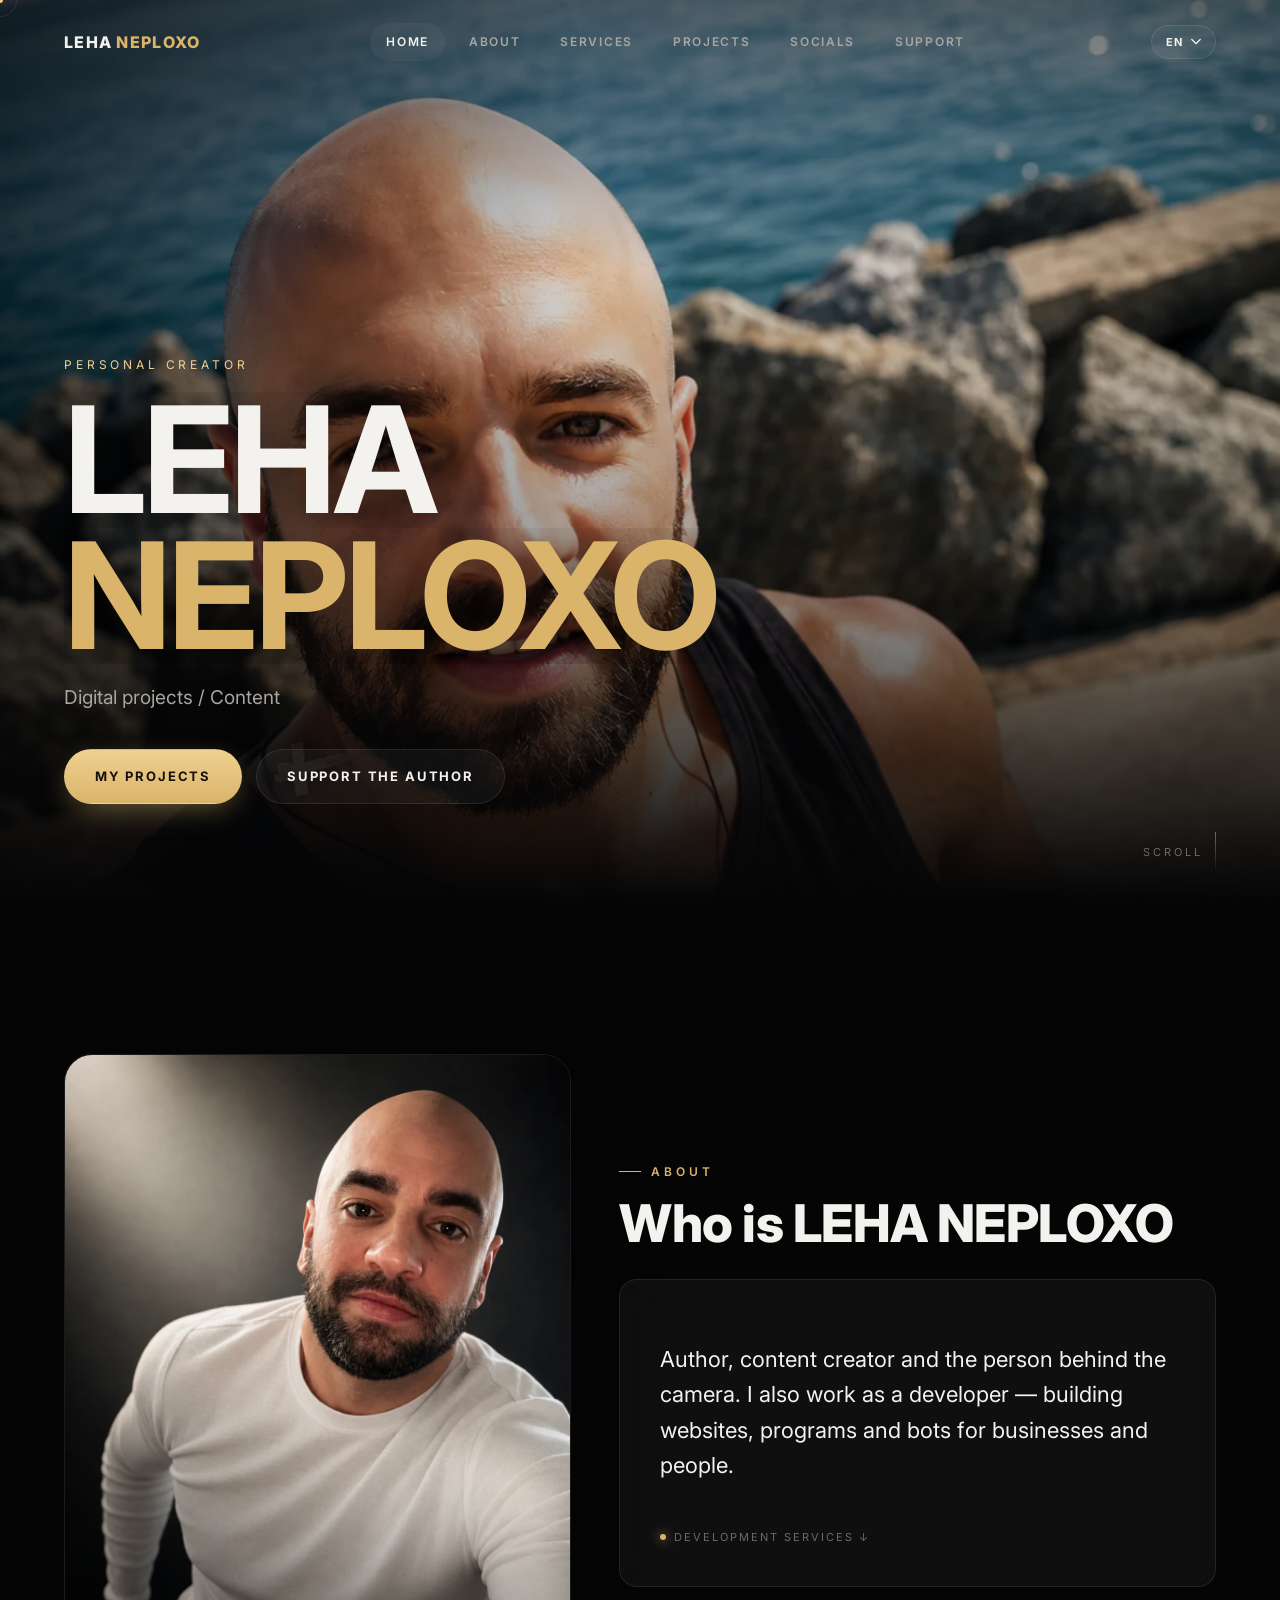
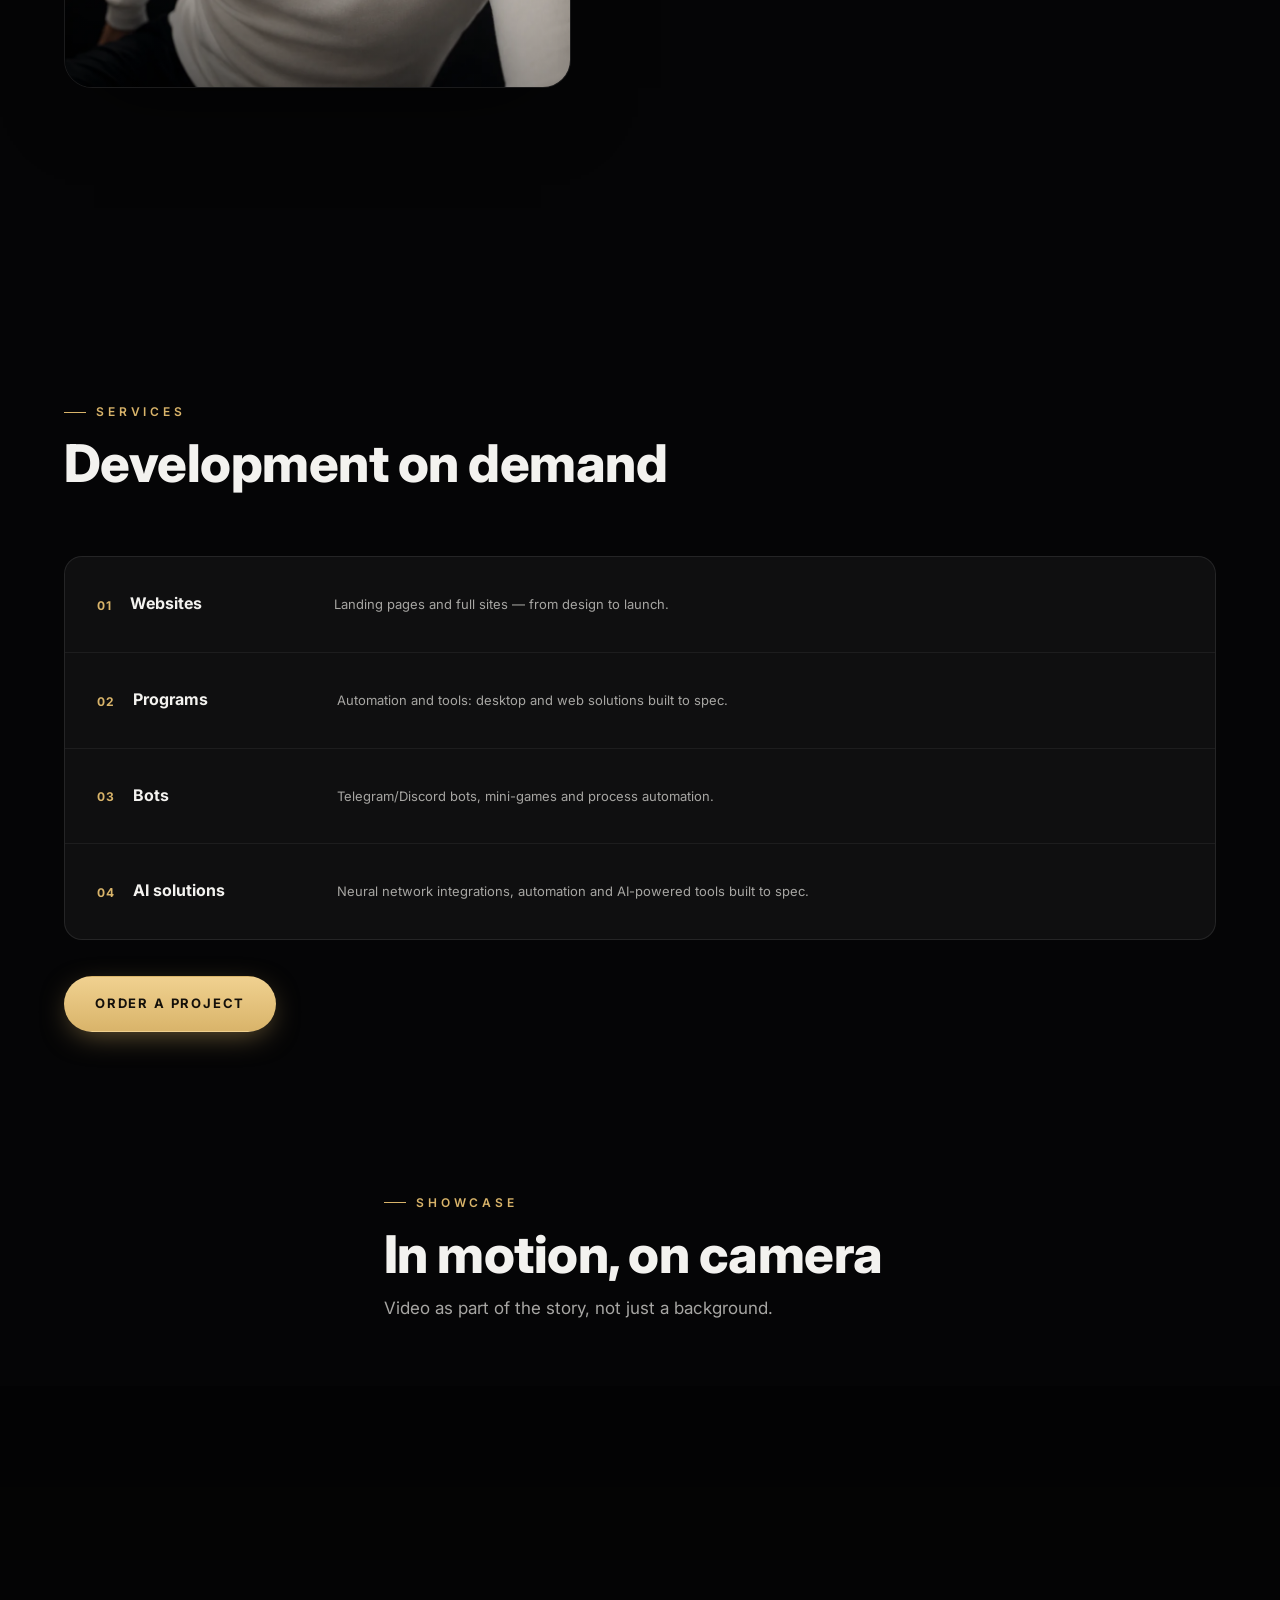
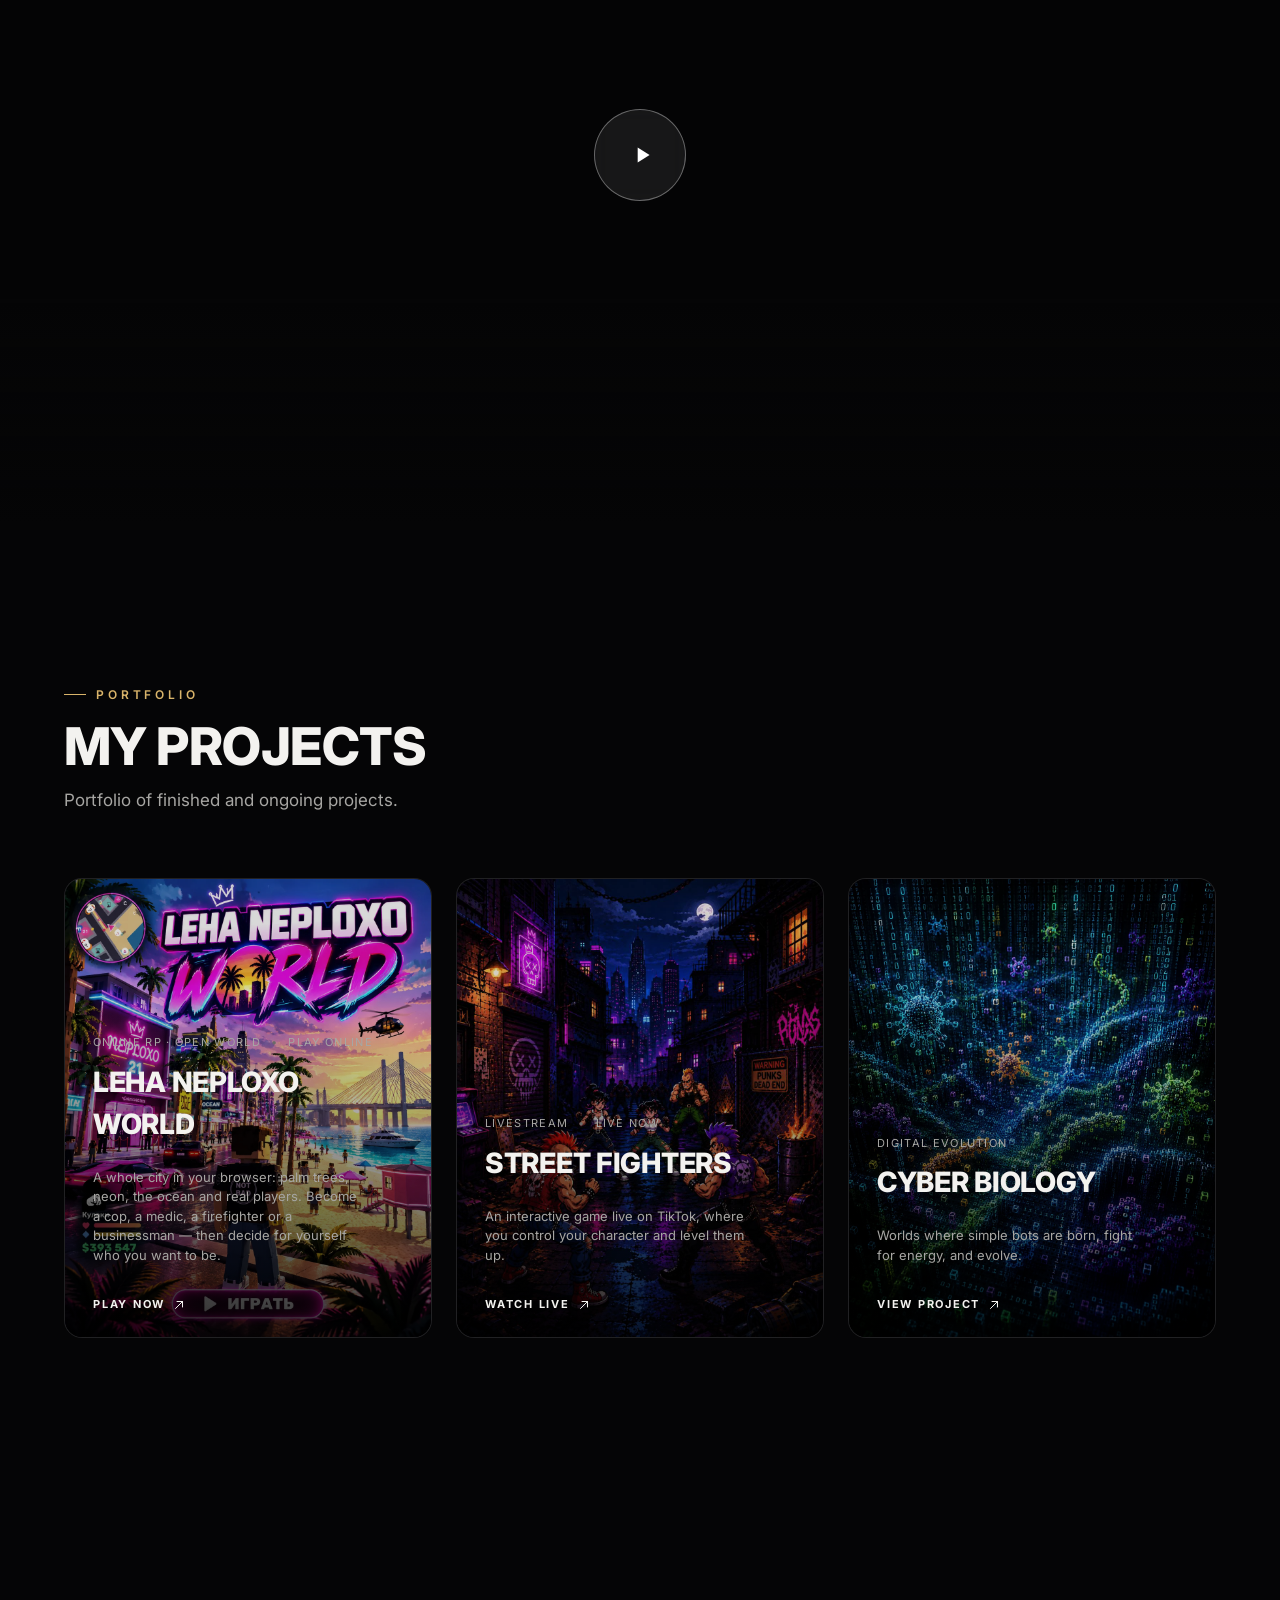
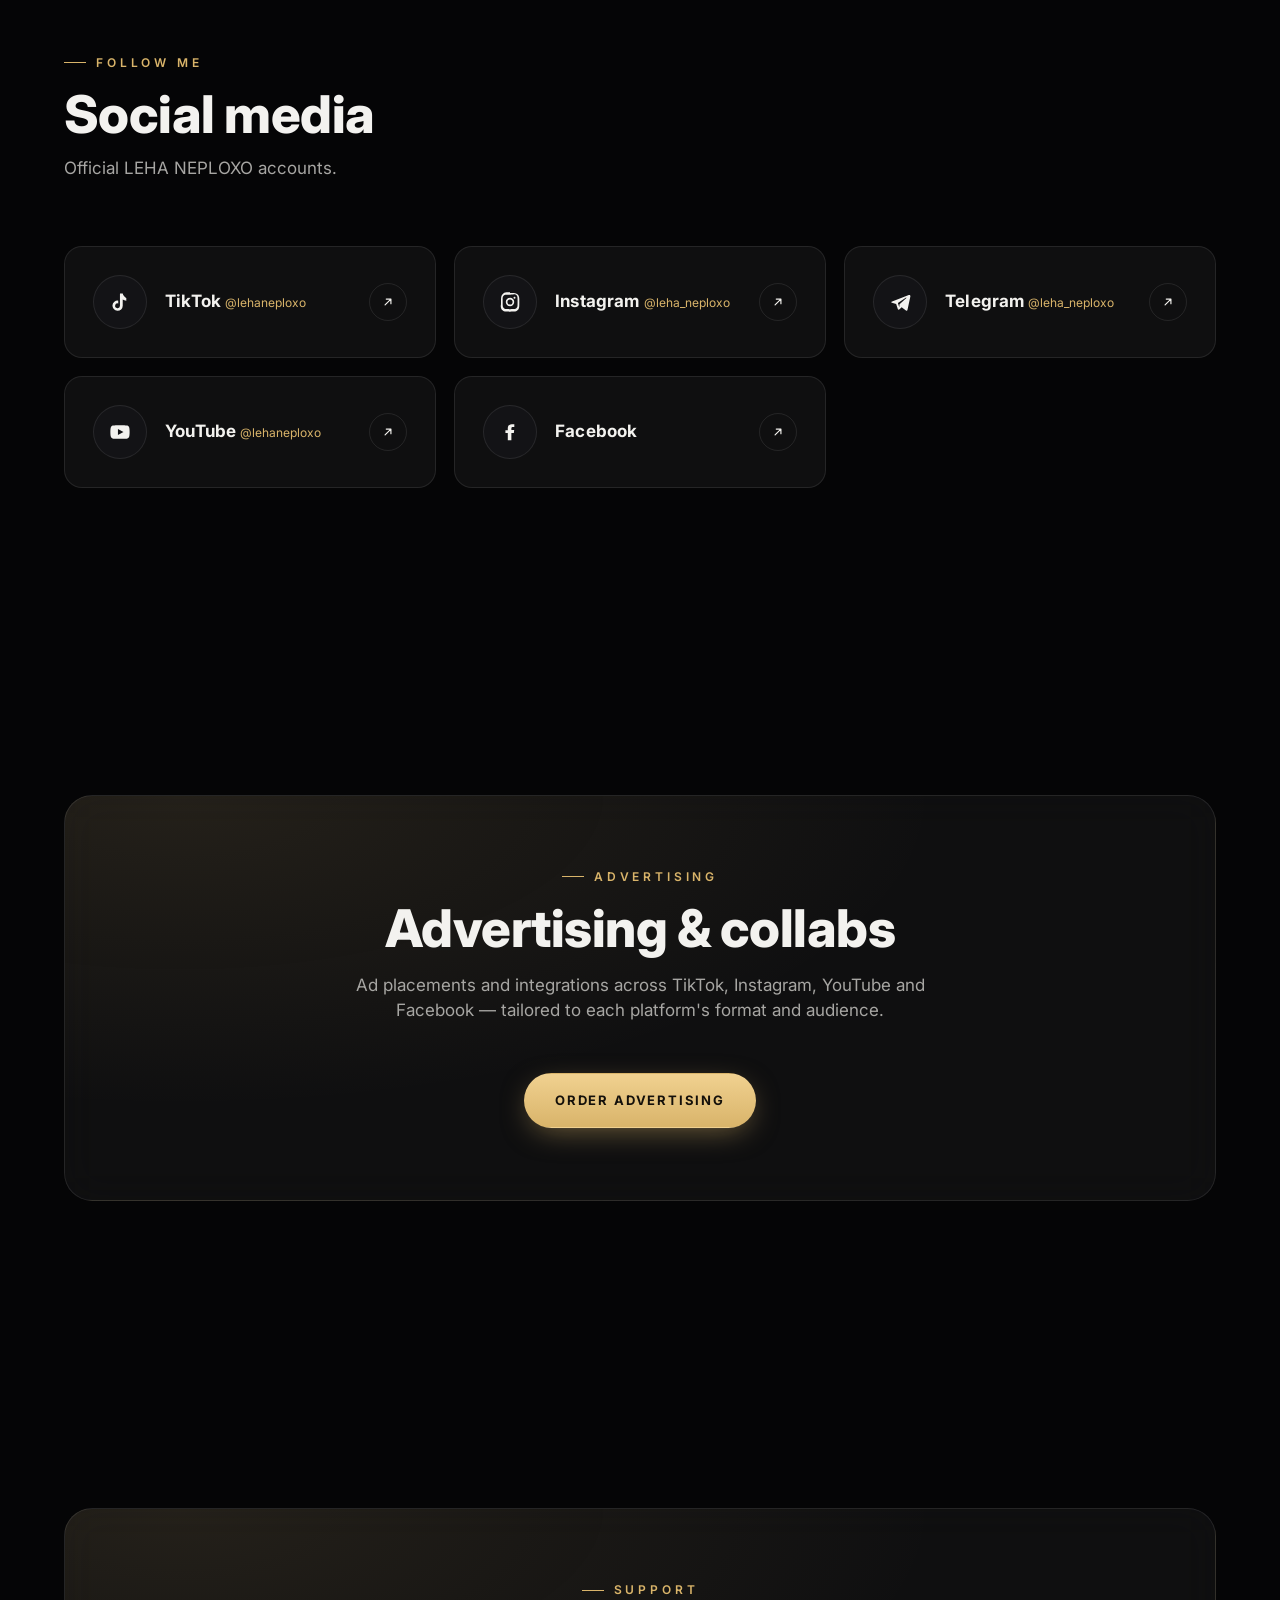
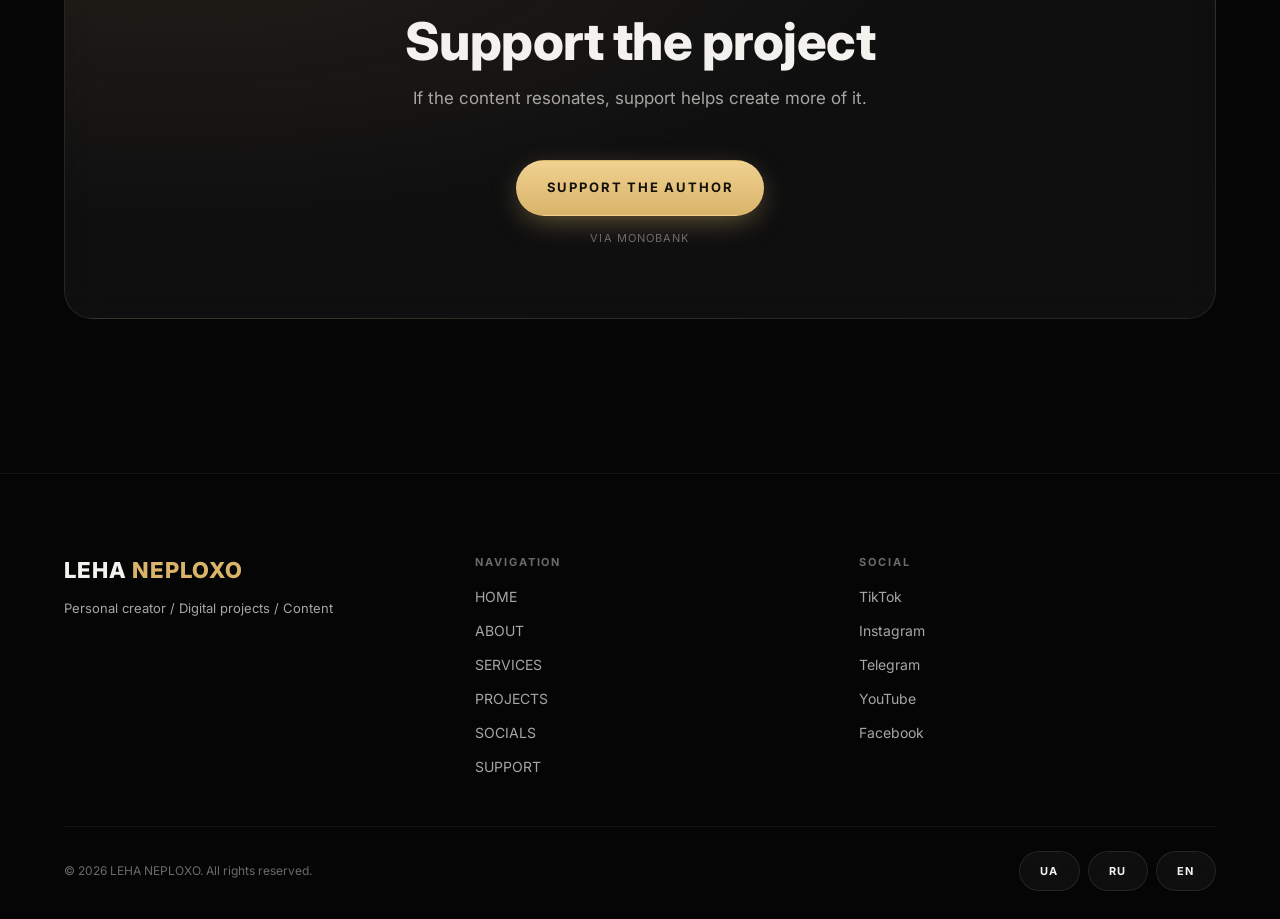
==== en/index.html @ 23478f7d "SEO: pre-rendered RU/UA/EN home pages with hreflang and Cyrillic name Home page is now generated per" ====
<!DOCTYPE html>
<html lang="en" data-page-lang="en">
<head>
<meta charset="UTF-8">
<meta name="viewport" content="width=device-width, initial-scale=1, viewport-fit=cover">
<title data-i18n="meta.title">LEHA NEPLOXO (Leha Neploxo) — content creator &amp; web developer</title>
<meta name="description" data-i18n-attr="content:meta.description" content="Official site of LEHA NEPLOXO (Leha Neploxo, Леха Неплохо): content creator and developer. Websites, programs, bots and AI solutions on demand, the online game LEHA NEPLOXO WORLD and socials.">
<meta name="theme-color" content="#050506">
<link rel="icon" href="data:image/svg+xml,%3Csvg xmlns='http://www.w3.org/2000/svg' viewBox='0 0 64 64'%3E%3Crect width='64' height='64' rx='14' fill='%23050506'/%3E%3Ctext x='32' y='42' font-family='Arial,sans-serif' font-weight='900' font-size='30' fill='%23d9b46a' text-anchor='middle'%3EL%3C/text%3E%3C/svg%3E">
<link rel="preconnect" href="https://fonts.googleapis.com">
<link rel="preconnect" href="https://fonts.gstatic.com" crossorigin>
<link rel="stylesheet" href="../css/style.css">
<!-- lang-links -->
<link rel="canonical" href="https://lehaneploxo.com/en/">
<meta property="og:url" content="https://lehaneploxo.com/en/">
<meta property="og:locale" content="en_US">
<link rel="alternate" hreflang="ru" href="https://lehaneploxo.com/">
<link rel="alternate" hreflang="uk" href="https://lehaneploxo.com/ua/">
<link rel="alternate" hreflang="en" href="https://lehaneploxo.com/en/">
<link rel="alternate" hreflang="x-default" href="https://lehaneploxo.com/">
<!-- /lang-links -->
<meta property="og:type" content="website">
<meta property="og:title" data-i18n-attr="content:meta.title" content="LEHA NEPLOXO (Leha Neploxo) — content creator &amp; web developer">
<meta property="og:description" data-i18n-attr="content:meta.description" content="Official site of LEHA NEPLOXO (Leha Neploxo, Леха Неплохо): content creator and developer. Websites, programs, bots and AI solutions on demand, the online game LEHA NEPLOXO WORLD and socials.">
<meta property="og:image" content="https://lehaneploxo.com/assets/img/hero-loop-poster.webp">
<meta name="twitter:card" content="summary_large_image">
<script type="application/ld+json">
{
  "@context": "https://schema.org",
  "@type": "Person",
  "name": "LEHA NEPLOXO",
  "alternateName": ["Леха Неплохо", "Лёха Неплохо", "Льоха Неплохо", "Leha Neploxo", "leha_neploxo", "Alexei"],
  "url": "https://lehaneploxo.com/",
  "image": "https://lehaneploxo.com/assets/img/hero-loop-poster.webp",
  "jobTitle": "Content Creator & Web Developer",
  "sameAs": [
    "https://www.tiktok.com/@lehaneploxo",
    "https://www.instagram.com/leha_neploxo",
    "https://t.me/leha_neploxo",
    "https://www.youtube.com/@lehaneploxo",
    "https://www.facebook.com/share/1DMmjqtWmZ/?mibextid=wwXIfr"
  ]
}
</script>
</head>
<body class="no-scroll">

<div class="bg-ambient" aria-hidden="true"></div>
<div class="grain" aria-hidden="true"></div>

<div class="intro" aria-hidden="true">
  <div class="intro__mark">LEHA NEPLOXO</div>
  <div class="intro__tag" data-i18n="meta.introTag">Cinematic personal brand</div>
</div>

<div class="page-fade" aria-hidden="true"></div>

<!-- NAV -->
<header class="nav">
  <div class="wrap nav__row">
    <a href="#home" class="nav__logo">LEHA<span> </span><span style="color:var(--accent)">NEPLOXO</span></a>

    <nav class="nav__links" aria-label="Primary">
      <a href="#home" data-i18n="nav.home">HOME</a>
      <a href="#about" data-i18n="nav.about">ABOUT</a>
      <a href="#services" data-i18n="nav.services">SERVICES</a>
      <a href="#projects" data-i18n="nav.projects">PROJECTS</a>
      <a href="#socials" data-i18n="nav.socials">SOCIALS</a>
      <a href="#support" data-i18n="nav.support">SUPPORT</a>
    </nav>

    <div class="nav__right">
      <div class="lang-switch">
        <button class="lang-switch__btn" type="button" aria-haspopup="true">
          <span data-lang-current>RU</span>
          <svg viewBox="0 0 12 8" fill="none"><path d="M1 1l5 5 5-5" stroke="currentColor" stroke-width="1.6" stroke-linecap="round"/></svg>
        </button>
        <div class="lang-switch__menu" role="menu">
          <button type="button" data-lang="ua" role="menuitem">UA — Українська</button>
          <button type="button" data-lang="ru" role="menuitem">RU — Русский</button>
          <button type="button" data-lang="en" role="menuitem">EN — English</button>
        </div>
      </div>
      <button class="burger" type="button" aria-label="Menu" aria-expanded="false">
        <span></span><span></span><span></span>
      </button>
    </div>
  </div>
</header>

<!-- MOBILE MENU -->
<div class="mmenu" aria-hidden="true">
  <nav class="mmenu__links" aria-label="Mobile">
    <a href="#home" data-i18n="nav.home">HOME</a>
    <a href="#about" data-i18n="nav.about">ABOUT</a>
    <a href="#services" data-i18n="nav.services">SERVICES</a>
    <a href="#projects" data-i18n="nav.projects">PROJECTS</a>
    <a href="#socials" data-i18n="nav.socials">SOCIALS</a>
    <a href="#support" data-i18n="nav.support">SUPPORT</a>
  </nav>
  <div class="mmenu__foot">
    <button type="button" class="btn btn--ghost btn--sm" data-lang="ua">UA</button>
    <button type="button" class="btn btn--ghost btn--sm" data-lang="ru">RU</button>
    <button type="button" class="btn btn--ghost btn--sm" data-lang="en">EN</button>
  </div>
</div>

<main>

  <!-- HERO -->
  <section class="hero" id="home">
    <div class="hero__media">
      <img src="../assets/img/hero-loop-poster.webp" alt="Portrait of LEHA NEPLOXO (Leha Neploxo)" data-i18n-attr="alt:hero.alt">
      <video data-bgvideo muted loop playsinline autoplay preload="auto" poster="../assets/img/hero-loop-poster.webp">
        <source src="../assets/video/hero-loop.mp4" type="video/mp4">
      </video>
      <div class="hero__scrim"></div>
    </div>
    <div class="hero__content wrap">
      <div class="hero__kicker" data-i18n="hero.kicker">Personal creator</div>
      <h1 class="hero__title">
        <span><b>LEHA</b></span><span><b>NEPLOXO</b></span>
      </h1>
      <p class="hero__subtitle" data-i18n="hero.subtitle">Digital projects / Content</p>
      <div class="hero__cta">
        <a href="#projects" class="btn btn--primary" data-i18n="hero.cta.primary">MY PROJECTS</a>
        <a href="https://send.monobank.ua/jar/66xh9K3jV2" target="_blank" rel="noopener" class="btn btn--ghost" data-i18n="hero.cta.secondary">Support the author</a>
      </div>
    </div>
    <div class="hero__scroll"><span data-i18n="hero.scroll">Scroll</span><i></i></div>
  </section>

  <!-- ABOUT -->
  <section class="section" id="about">
    <div class="wrap about__grid">
      <div class="about__frame" data-reveal="scale">
        <div class="about__glow" aria-hidden="true"></div>
        <img src="../assets/img/portrait-about.webp" alt="Photo of LEHA NEPLOXO (Leha Neploxo)" data-i18n-attr="alt:about.alt" loading="lazy">
      </div>
      <div data-reveal style="transition-delay:120ms">
        <div class="eyebrow" data-i18n="about.label">ABOUT</div>
        <h2 class="section-title" data-i18n="about.title">Who is LEHA NEPLOXO</h2>
        <div class="about__panel" style="margin-top:28px">
          <p class="about__intro" data-i18n="about.intro">Author, content creator and the person behind the camera. I also work as a developer — building websites, programs and bots for businesses and people.</p>
          <a class="about__note" href="#services" data-i18n="about.note">Development services ↓</a>
        </div>
      </div>
    </div>
  </section>

  <!-- SERVICES -->
  <section class="section" id="services">
    <div class="wrap">
      <div class="section-head" data-reveal>
        <div class="eyebrow" data-i18n="services.label">SERVICES</div>
        <h2 class="section-title" data-i18n="services.title">Development on demand</h2>
      </div>
      <div class="services__list" data-reveal>

        <div class="svc-row">
          <span class="svc-row__num">01</span>
          <div class="svc-row__body">
            <div class="svc-row__title" data-i18n="services.card1.title">Websites</div>
            <p class="svc-row__desc" data-i18n="services.card1.desc">Landing pages and full sites — from design to launch.</p>
          </div>
        </div>

        <div class="svc-row">
          <span class="svc-row__num">02</span>
          <div class="svc-row__body">
            <div class="svc-row__title" data-i18n="services.card2.title">Programs</div>
            <p class="svc-row__desc" data-i18n="services.card2.desc">Automation and tools: desktop and web solutions built to spec.</p>
          </div>
        </div>

        <div class="svc-row">
          <span class="svc-row__num">03</span>
          <div class="svc-row__body">
            <div class="svc-row__title" data-i18n="services.card3.title">Bots</div>
            <p class="svc-row__desc" data-i18n="services.card3.desc">Telegram/Discord bots, mini-games and process automation.</p>
          </div>
        </div>

        <div class="svc-row">
          <span class="svc-row__num">04</span>
          <div class="svc-row__body">
            <div class="svc-row__title" data-i18n="services.card4.title">AI solutions</div>
            <p class="svc-row__desc" data-i18n="services.card4.desc">Neural network integrations, automation and AI-powered tools built to spec.</p>
          </div>
        </div>

      </div>
      <div class="services__cta" data-reveal style="transition-delay:100ms">
        <a class="btn btn--primary" href="https://t.me/Alexseievitsh" target="_blank" rel="noopener" data-i18n="services.cta">Order a project</a>
      </div>
    </div>
  </section>

  <!-- SHOWCASE -->
  <section class="section showcase">
    <div class="wrap section-head" data-reveal>
      <div class="eyebrow" data-i18n="showcase.label">SHOWCASE</div>
      <h2 class="section-title" data-i18n="showcase.title">In motion, on camera</h2>
      <p class="section-sub" data-i18n="showcase.sub">Video as part of the story, not just a background.</p>
    </div>
    <div class="showcase__stage" data-reveal="scale">
      <video data-bgvideo muted loop playsinline autoplay preload="auto" poster="../assets/img/showcase-poster.webp">
        <source src="../assets/video/showcase.mp4" type="video/mp4">
      </video>
      <div class="showcase__scrim"></div>
      <button class="showcase__play" type="button" data-open-video="../assets/video/showcase.mp4" aria-label="Play fullscreen">
        <svg viewBox="0 0 24 24"><path d="M8 5v14l11-7z"/></svg>
      </button>
    </div>
  </section>

  <!-- PROJECTS -->
  <section class="section" id="projects">
    <div class="wrap">
      <div class="section-head" data-reveal>
        <div class="eyebrow" data-i18n="projects.label">PORTFOLIO</div>
        <h2 class="section-title" data-i18n="projects.title">MY PROJECTS</h2>
        <p class="section-sub" data-i18n="projects.sub">Portfolio of finished and ongoing projects.</p>
      </div>
      <div class="projects__grid" data-projects-grid></div>
    </div>
  </section>

  <!-- SOCIALS -->
  <section class="section" id="socials">
    <div class="wrap">
      <div class="section-head" data-reveal>
        <div class="eyebrow" data-i18n="socials.label">FOLLOW ME</div>
        <h2 class="section-title" data-i18n="socials.title">Social media</h2>
        <p class="section-sub" data-i18n="socials.sub">Official LEHA NEPLOXO accounts.</p>
      </div>
      <div class="socials__grid">

        <a class="scard" href="https://www.tiktok.com/@lehaneploxo" target="_blank" rel="noopener" data-reveal data-cursor-hover>
          <span class="scard__icon">
            <svg viewBox="0 0 24 24"><path d="M16.6 5.82c-.9-.78-1.5-1.9-1.63-3.13h-3.02v13.4a2.63 2.63 0 1 1-1.86-2.52V10.5a5.6 5.6 0 1 0 4.88 5.55V9.4a6.7 6.7 0 0 0 3.9 1.24V7.6a3.9 3.9 0 0 1-2.27-1.78Z"/></svg>
          </span>
          <span class="scard__body">
            <span class="scard__name">TikTok</span>
            <span class="scard__handle">@lehaneploxo</span>
          </span>
          <span class="scard__arrow"><svg viewBox="0 0 24 24" fill="none"><path d="M7 17L17 7M17 7H9M17 7V15" stroke="currentColor" stroke-width="2" stroke-linecap="round" stroke-linejoin="round"/></svg></span>
        </a>

        <a class="scard" href="https://www.instagram.com/leha_neploxo" target="_blank" rel="noopener" data-reveal style="transition-delay:100ms" data-cursor-hover>
          <span class="scard__icon">
            <svg viewBox="0 0 24 24"><path d="M12 2.2c2.7 0 3 0 4.12.06 1.1.05 1.85.23 2.5.48.68.26 1.25.62 1.82 1.19.57.57.93 1.14 1.19 1.82.25.65.43 1.4.48 2.5.06 1.12.06 1.42.06 4.12s0 3-.06 4.12c-.05 1.1-.23 1.85-.48 2.5a5.06 5.06 0 0 1-1.19 1.82 5.06 5.06 0 0 1-1.82 1.19c-.65.25-1.4.43-2.5.48-1.12.06-1.42.06-4.12.06s-3 0-4.12-.06c-1.1-.05-1.85-.23-2.5-.48a5.06 5.06 0 0 1-1.82-1.19 5.06 5.06 0 0 1-1.19-1.82c-.25-.65-.43-1.4-.48-2.5C2.2 15 2.2 14.7 2.2 12s0-3 .06-4.12c.05-1.1.23-1.85.48-2.5.26-.68.62-1.25 1.19-1.82A5.06 5.06 0 0 1 5.75 1.87c.65-.25 1.4-.43 2.5-.48C9.37 1.33 9.7 1.33 12 1.33Zm0 1.8c-2.67 0-2.98 0-4.03.06-.96.04-1.48.2-1.83.34-.46.18-.79.39-1.13.74-.35.34-.56.67-.74 1.13-.14.35-.3.87-.34 1.83C4 8.35 4 8.66 4 11.33v.34c0 2.67 0 2.98.06 4.03.04.96.2 1.48.34 1.83.18.46.39.79.74 1.13.34.35.67.56 1.13.74.35.14.87.3 1.83.34 1.05.05 1.36.06 4.03.06s2.98 0 4.03-.06c.96-.04 1.48-.2 1.83-.34.46-.18.79-.39 1.13-.74.35-.34.56-.67.74-1.13.14-.35.3-.87.34-1.83.05-1.05.06-1.36.06-4.03s0-2.98-.06-4.03c-.04-.96-.2-1.48-.34-1.83a2.9 2.9 0 0 0-.74-1.13 2.9 2.9 0 0 0-1.13-.74c-.35-.14-.87-.3-1.83-.34C14.98 4 14.67 4 12 4Zm0 3.4a4.6 4.6 0 1 1 0 9.2 4.6 4.6 0 0 1 0-9.2Zm0 1.8a2.8 2.8 0 1 0 0 5.6 2.8 2.8 0 0 0 0-5.6Zm4.8-2.9a1.08 1.08 0 1 1 0 2.15 1.08 1.08 0 0 1 0-2.15Z"/></svg>
          </span>
          <span class="scard__body">
            <span class="scard__name">Instagram</span>
            <span class="scard__handle">@leha_neploxo</span>
          </span>
          <span class="scard__arrow"><svg viewBox="0 0 24 24" fill="none"><path d="M7 17L17 7M17 7H9M17 7V15" stroke="currentColor" stroke-width="2" stroke-linecap="round" stroke-linejoin="round"/></svg></span>
        </a>

        <a class="scard" href="https://t.me/leha_neploxo" target="_blank" rel="noopener" data-reveal style="transition-delay:200ms" data-cursor-hover>
          <span class="scard__icon">
            <svg viewBox="0 0 24 24"><path d="M21.6 4.3 3.4 11.4c-1.2.5-1.2 1.2-.2 1.5l4.6 1.4 1.8 5.4c.2.6.4.8.9.8s.7-.2 1-.5l2.3-2.2 4.7 3.5c.9.5 1.5.2 1.7-.8l3.1-14.5c.3-1.3-.4-1.9-1.7-1.7Zm-2.6 3.4-7.5 6.8-.3 3.1-1.5-4.4 9-6 .3.5Z"/></svg>
          </span>
          <span class="scard__body">
            <span class="scard__name">Telegram</span>
            <span class="scard__handle">@leha_neploxo</span>
          </span>
          <span class="scard__arrow"><svg viewBox="0 0 24 24" fill="none"><path d="M7 17L17 7M17 7H9M17 7V15" stroke="currentColor" stroke-width="2" stroke-linecap="round" stroke-linejoin="round"/></svg></span>
        </a>

        <a class="scard" href="https://www.youtube.com/@lehaneploxo" target="_blank" rel="noopener" data-reveal style="transition-delay:300ms" data-cursor-hover>
          <span class="scard__icon">
            <svg viewBox="0 0 24 24"><path d="M22.5 12s0-3.35-.43-4.96a2.86 2.86 0 0 0-2-2.02C18.44 4.6 12 4.6 12 4.6s-6.44 0-8.07.42a2.86 2.86 0 0 0-2 2.02C1.5 8.65 1.5 12 1.5 12s0 3.35.43 4.96a2.86 2.86 0 0 0 2 2.02c1.63.42 8.07.42 8.07.42s6.44 0 8.07-.42a2.86 2.86 0 0 0 2-2.02c.43-1.61.43-4.96.43-4.96ZM9.75 15.4V8.6L15.8 12l-6.05 3.4Z"/></svg>
          </span>
          <span class="scard__body">
            <span class="scard__name">YouTube</span>
            <span class="scard__handle">@lehaneploxo</span>
          </span>
          <span class="scard__arrow"><svg viewBox="0 0 24 24" fill="none"><path d="M7 17L17 7M17 7H9M17 7V15" stroke="currentColor" stroke-width="2" stroke-linecap="round" stroke-linejoin="round"/></svg></span>
        </a>

        <a class="scard" href="https://www.facebook.com/share/1DMmjqtWmZ/?mibextid=wwXIfr" target="_blank" rel="noopener" data-reveal style="transition-delay:400ms" data-cursor-hover>
          <span class="scard__icon">
            <svg viewBox="0 0 24 24"><path d="M13.5 21v-8.02h2.69l.4-3.12h-3.09V7.94c0-.9.25-1.52 1.55-1.52h1.65V3.63A22 22 0 0 0 13.9 3.5c-2.55 0-4.3 1.56-4.3 4.42v2.14H7v3.12h2.6V21h3.9Z"/></svg>
          </span>
          <span class="scard__body">
            <span class="scard__name">Facebook</span>
          </span>
          <span class="scard__arrow"><svg viewBox="0 0 24 24" fill="none"><path d="M7 17L17 7M17 7H9M17 7V15" stroke="currentColor" stroke-width="2" stroke-linecap="round" stroke-linejoin="round"/></svg></span>
        </a>

      </div>
    </div>
  </section>

  <!-- ADVERTISING -->
  <section class="section" id="advertising">
    <div class="wrap">
      <div class="support__panel" data-reveal="scale">
        <div class="eyebrow" data-i18n="ads.label">ADVERTISING</div>
        <h2 class="section-title" data-i18n="ads.title">Advertising &amp; collabs</h2>
        <p class="support__text" data-i18n="ads.text">Ad placements and integrations across TikTok, Instagram, YouTube and Facebook — tailored to each platform's format and audience.</p>
        <a class="btn btn--primary" style="margin-top:32px" href="https://t.me/Alexseievitsh" target="_blank" rel="noopener" data-i18n="ads.cta">Order advertising</a>
      </div>
    </div>
  </section>

  <!-- SUPPORT -->
  <section class="section" id="support">
    <div class="wrap">
      <div class="support__panel" data-reveal="scale">
        <div class="eyebrow" data-i18n="support.label">SUPPORT</div>
        <h2 class="section-title" data-i18n="support.title">Support the project</h2>
        <p class="support__text" data-i18n="support.text">If the content resonates, support helps create more of it.</p>
        <a class="btn btn--primary" style="margin-top:32px" href="https://send.monobank.ua/jar/66xh9K3jV2" target="_blank" rel="noopener" data-i18n="support.cta">Support the author</a>
        <div class="support__via" data-i18n="support.via">via Monobank</div>
      </div>
    </div>
  </section>

</main>

<!-- FOOTER -->
<footer class="footer">
  <div class="wrap">
    <div class="footer__top">
      <div class="footer__brand">
        <div class="footer__logo">LEHA<span> NEPLOXO</span></div>
        <p class="footer__tag" data-i18n="footer.tagline">Personal creator / Digital projects / Content</p>
      </div>
      <div class="footer__cols">
        <div class="footer__col">
          <h4 data-i18n="footer.nav">Navigation</h4>
          <ul>
            <li><a href="#home" data-i18n="nav.home">HOME</a></li>
            <li><a href="#about" data-i18n="nav.about">ABOUT</a></li>
            <li><a href="#services" data-i18n="nav.services">SERVICES</a></li>
            <li><a href="#projects" data-i18n="nav.projects">PROJECTS</a></li>
            <li><a href="#socials" data-i18n="nav.socials">SOCIALS</a></li>
            <li><a href="#support" data-i18n="nav.support">SUPPORT</a></li>
          </ul>
        </div>
        <div class="footer__col">
          <h4 data-i18n="footer.social">Social</h4>
          <ul>
            <li><a href="https://www.tiktok.com/@lehaneploxo" target="_blank" rel="noopener">TikTok</a></li>
            <li><a href="https://www.instagram.com/leha_neploxo" target="_blank" rel="noopener">Instagram</a></li>
            <li><a href="https://t.me/leha_neploxo" target="_blank" rel="noopener">Telegram</a></li>
            <li><a href="https://www.youtube.com/@lehaneploxo" target="_blank" rel="noopener">YouTube</a></li>
            <li><a href="https://www.facebook.com/share/1DMmjqtWmZ/?mibextid=wwXIfr" target="_blank" rel="noopener">Facebook</a></li>
          </ul>
        </div>
      </div>
    </div>
    <div class="footer__bottom">
      <span>&copy; <span data-year>2026</span> LEHA NEPLOXO. <span data-i18n="footer.rights">All rights reserved.</span></span>
      <div style="display:flex;gap:8px">
        <button type="button" class="btn btn--ghost btn--sm" data-lang="ua">UA</button>
        <button type="button" class="btn btn--ghost btn--sm" data-lang="ru">RU</button>
        <button type="button" class="btn btn--ghost btn--sm" data-lang="en">EN</button>
      </div>
    </div>
  </div>
</footer>

<!-- LIGHTBOX -->
<div class="lightbox" aria-hidden="true">
  <button class="lightbox__close" type="button" aria-label="Close">
    <svg viewBox="0 0 24 24" fill="none"><path d="M5 5l14 14M19 5L5 19" stroke="currentColor" stroke-width="2" stroke-linecap="round"/></svg>
  </button>
  <video controls playsinline></video>
</div>

<div class="toast" role="status" aria-live="polite"></div>

<script>window.SITE_BASE = "../";</script>
<script src="../js/data.js"></script>
<script src="../js/main.js"></script>
<script src="../js/projects.js"></script>
</body>
</html>
---- css/style.css ----
/* ==========================================================================
   LEHA NEPLOXO — Dark glossy cinematic premium
   ========================================================================== */

@import url('https://fonts.googleapis.com/css2?family=Inter:wght@300;400;500;600;700;800;900&display=swap');

:root {
  --bg: #050506;
  --bg-elev: #0b0b0d;
  --bg-elev-2: #131316;
  --panel: rgba(255, 255, 255, 0.045);
  --panel-strong: rgba(255, 255, 255, 0.08);
  --border: rgba(255, 255, 255, 0.09);
  --border-soft: rgba(255, 255, 255, 0.06);
  --text: #f3f2ef;
  --text-dim: #a7a6a3;
  --text-faint: #6b6a68;
  --accent: #d9b46a;
  --accent-bright: #f0d190;
  --accent-dim: rgba(217, 180, 106, 0.35);
  --glow: rgba(217, 180, 106, 0.18);
  --radius-l: 28px;
  --radius-m: 18px;
  --radius-s: 10px;
  --ease: cubic-bezier(.16, 1, .3, 1);
  --ease-soft: cubic-bezier(.4, 0, .2, 1);
  --dur-s: .35s;
  --dur-m: .7s;
  --dur-l: 1.1s;
  --container: 1320px;
  --edge: clamp(20px, 5vw, 64px);
  --nav-h: 76px;
}

* { box-sizing: border-box; }
html { -webkit-tap-highlight-color: transparent; }

html, body {
  background: var(--bg);
  color: var(--text);
  scroll-behavior: smooth;
}

body {
  margin: 0;
  font-family: 'Inter', -apple-system, BlinkMacSystemFont, 'Segoe UI', sans-serif;
  font-weight: 400;
  line-height: 1.5;
  overflow-x: hidden;
  -webkit-font-smoothing: antialiased;
  text-rendering: optimizeLegibility;
}

body.no-scroll { overflow: hidden; height: 100%; }

img, video { max-width: 100%; display: block; }

a { color: inherit; text-decoration: none; }

ul { list-style: none; margin: 0; padding: 0; }

button { font-family: inherit; cursor: pointer; }

::selection { background: var(--accent-dim); color: #fff; }

/* Background ambience -------------------------------------------------- */

.bg-ambient {
  position: fixed;
  inset: 0;
  z-index: 0;
  pointer-events: none;
  background:
    radial-gradient(60vw 40vw at 85% -5%, rgba(217, 180, 106, 0.10), transparent 60%),
    radial-gradient(50vw 40vw at -10% 30%, rgba(120, 130, 255, 0.05), transparent 60%),
    radial-gradient(40vw 30vw at 50% 100%, rgba(217, 180, 106, 0.06), transparent 60%);
}

.grain {
  position: fixed;
  inset: 0;
  z-index: 1;
  pointer-events: none;
  opacity: 0.035;
  mix-blend-mode: overlay;
  background-image: url("data:image/svg+xml,%3Csvg xmlns='http://www.w3.org/2000/svg' width='120' height='120'%3E%3Cfilter id='n'%3E%3CfeTurbulence type='fractalNoise' baseFrequency='0.9' numOctaves='2' stitchTiles='stitch'/%3E%3C/filter%3E%3Crect width='100%25' height='100%25' filter='url(%23n)'/%3E%3C/svg%3E");
}

/* Custom cursor (desktop only) ------------------------------------------ */

.cursor-dot, .cursor-ring {
  position: fixed;
  top: 0; left: 0;
  pointer-events: none;
  z-index: 9999;
  border-radius: 50%;
  transform: translate(-50%, -50%);
  will-change: transform;
}
.cursor-dot { width: 6px; height: 6px; background: var(--accent-bright); }
.cursor-ring {
  width: 34px; height: 34px;
  border: 1px solid var(--border);
  transition: width var(--dur-s) var(--ease), height var(--dur-s) var(--ease),
              border-color var(--dur-s) var(--ease), background var(--dur-s) var(--ease);
}
.cursor-ring.is-hover {
  width: 56px; height: 56px;
  border-color: var(--accent-dim);
  background: rgba(217, 180, 106, 0.06);
}
@media (hover: none), (pointer: coarse) {
  .cursor-dot, .cursor-ring { display: none; }
}

/* Intro loader ------------------------------------------------------------ */

.intro {
  position: fixed;
  inset: 0;
  z-index: 10000;
  background: var(--bg);
  display: flex;
  align-items: center;
  justify-content: center;
  transition: opacity var(--dur-l) var(--ease), visibility var(--dur-l) var(--ease);
}
.intro__mark {
  font-weight: 800;
  letter-spacing: 0.12em;
  font-size: clamp(28px, 6vw, 56px);
  opacity: 0;
  transform: translateY(14px);
  animation: introIn 1.1s var(--ease) .15s forwards, introOut .6s var(--ease) 1.7s forwards;
}
.intro__tag {
  position: absolute;
  bottom: 12%;
  font-size: 11px;
  letter-spacing: 0.3em;
  text-transform: uppercase;
  color: var(--text-faint);
  opacity: 0;
  animation: introIn .8s var(--ease) .5s forwards, introOut .5s var(--ease) 1.6s forwards;
}
@keyframes introIn { to { opacity: 1; transform: translateY(0); } }
@keyframes introOut { to { opacity: 0; transform: translateY(-10px); } }
.intro.is-done { opacity: 0; visibility: hidden; }
@media (prefers-reduced-motion: reduce) {
  .intro { transition: opacity .3s linear; }
  .intro__mark, .intro__tag { animation: none; opacity: 1; transform: none; }
}

/* Page transition overlay -------------------------------------------------- */

.page-fade {
  position: fixed;
  inset: 0;
  z-index: 9998;
  background: var(--bg);
  opacity: 0;
  pointer-events: none;
  transition: opacity .45s var(--ease-soft);
}
.page-fade.is-active { opacity: 1; pointer-events: all; }

/* Layout helpers ------------------------------------------------------- */

.wrap { max-width: var(--container); margin-inline: auto; padding-inline: var(--edge); }
main { position: relative; z-index: 2; }
.section { padding-block: clamp(72px, 12vw, 160px); position: relative; }
.section-head { max-width: 640px; margin-bottom: clamp(32px, 6vw, 64px); }
.eyebrow {
  display: inline-flex;
  align-items: center;
  gap: 10px;
  font-size: 12px;
  letter-spacing: 0.32em;
  text-transform: uppercase;
  color: var(--accent);
  font-weight: 600;
  margin: 0 0 16px;
}
.eyebrow::before {
  content: "";
  width: 22px; height: 1px;
  background: var(--accent);
  display: inline-block;
}
h1, h2, h3 { margin: 0; font-weight: 800; letter-spacing: -0.01em; }
.section-title {
  font-size: clamp(30px, 4.4vw, 52px);
  line-height: 1.05;
}
.section-sub {
  margin-top: 14px;
  color: var(--text-dim);
  font-size: clamp(14px, 1.4vw, 17px);
  max-width: 46ch;
}

/* Reveal-on-scroll -------------------------------------------------------- */

[data-reveal] {
  opacity: 0;
  transform: translateY(28px);
  transition: opacity .9s var(--ease), transform .9s var(--ease);
}
[data-reveal].is-visible { opacity: 1; transform: translateY(0); }
[data-reveal="fade"] { transform: none; }
[data-reveal="scale"] { transform: scale(.94); }
[data-reveal="scale"].is-visible { transform: scale(1); }
@media (prefers-reduced-motion: reduce) {
  [data-reveal] { opacity: 1 !important; transform: none !important; transition: none !important; }
}
.reduce-fx [data-reveal] { transition-duration: .4s; }

/* Buttons ------------------------------------------------------------- */

.btn {
  --btn-bg: var(--panel);
  position: relative;
  display: inline-flex;
  align-items: center;
  justify-content: center;
  gap: 10px;
  padding: 17px 30px;
  border-radius: 999px;
  font-size: 13px;
  font-weight: 700;
  letter-spacing: 0.14em;
  text-transform: uppercase;
  border: 1px solid var(--border);
  background: var(--btn-bg);
  color: var(--text);
  backdrop-filter: blur(16px);
  -webkit-backdrop-filter: blur(16px);
  overflow: hidden;
  transition: transform .5s var(--ease), border-color .4s var(--ease), background .4s var(--ease), box-shadow .4s var(--ease);
  isolation: isolate;
}
.btn::before {
  content: "";
  position: absolute; inset: 0;
  background: linear-gradient(120deg, transparent, rgba(255,255,255,.16), transparent);
  transform: translateX(-120%);
  transition: transform .7s var(--ease);
  z-index: -1;
}
.btn:hover::before { transform: translateX(120%); }
.btn:hover { transform: translateY(-2px); border-color: var(--border-soft); }
.btn:active { transform: translateY(0) scale(.98); }

.btn--primary {
  background: linear-gradient(180deg, var(--accent-bright), var(--accent));
  color: #14100a;
  border-color: transparent;
  box-shadow: 0 8px 30px -8px rgba(217, 180, 106, 0.55);
}
.btn--primary:hover { box-shadow: 0 12px 40px -6px rgba(217, 180, 106, 0.7); }

.btn--ghost:hover { background: var(--panel-strong); }

.btn--sm { padding: 12px 20px; font-size: 11px; }

/* Nav ------------------------------------------------------------------- */

.nav {
  position: fixed;
  top: 0; left: 0; right: 0;
  z-index: 500;
  height: var(--nav-h);
  display: flex;
  align-items: center;
  transition: background .5s var(--ease-soft), border-color .5s var(--ease-soft), height .4s var(--ease-soft);
  border-bottom: 1px solid transparent;
}
.nav.is-scrolled {
  background: rgba(5, 5, 6, 0.7);
  backdrop-filter: blur(18px);
  -webkit-backdrop-filter: blur(18px);
  border-color: var(--border-soft);
}
.nav__row {
  width: 100%;
  display: flex;
  align-items: center;
  justify-content: space-between;
  gap: 24px;
}
.nav__logo {
  font-weight: 800;
  letter-spacing: 0.08em;
  font-size: 16px;
  white-space: nowrap;
}
.nav__logo span { color: var(--accent); }
.nav__links {
  display: none;
  align-items: center;
  gap: 8px;
}
.nav__links a {
  position: relative;
  padding: 10px 16px;
  font-size: 12px;
  font-weight: 600;
  letter-spacing: 0.14em;
  color: var(--text-dim);
  border-radius: 999px;
  transition: color .35s var(--ease), background .35s var(--ease);
}
.nav__links a:hover, .nav__links a.is-active { color: var(--text); background: var(--panel); }
.nav__right { display: flex; align-items: center; gap: 10px; }

.lang-switch { position: relative; display: inline-flex; }
.lang-switch__btn {
  display: inline-flex; align-items: center; gap: 8px;
  padding: 9px 14px;
  border-radius: 999px;
  border: 1px solid var(--border);
  background: var(--panel);
  color: var(--text);
  font-size: 11px;
  font-weight: 700;
  letter-spacing: 0.1em;
}
.lang-switch__btn svg { width: 10px; height: 10px; transition: transform .3s var(--ease); }
.lang-switch.is-open .lang-switch__btn svg { transform: rotate(180deg); }
.lang-switch__menu {
  position: absolute;
  top: calc(100% + 8px);
  right: 0;
  min-width: 130px;
  padding: 6px;
  border-radius: var(--radius-s);
  border: 1px solid var(--border);
  background: rgba(11, 11, 13, 0.92);
  backdrop-filter: blur(20px);
  -webkit-backdrop-filter: blur(20px);
  opacity: 0;
  transform: translateY(-6px) scale(.98);
  pointer-events: none;
  transition: opacity .25s var(--ease), transform .25s var(--ease);
  box-shadow: 0 20px 40px -12px rgba(0,0,0,.6);
}
.lang-switch.is-open .lang-switch__menu { opacity: 1; transform: translateY(0) scale(1); pointer-events: all; }
.lang-switch__menu button {
  display: flex; width: 100%; align-items: center; justify-content: space-between;
  padding: 9px 10px; border: 0; background: transparent; color: var(--text-dim);
  border-radius: 8px; font-size: 12px; font-weight: 600; letter-spacing: .06em;
}
.lang-switch__menu button:hover { background: var(--panel); color: var(--text); }
.lang-switch__menu button.is-active { color: var(--accent); }

.burger {
  display: inline-flex;
  flex-direction: column;
  gap: 5px;
  width: 42px; height: 42px;
  align-items: center; justify-content: center;
  border-radius: 50%;
  border: 1px solid var(--border);
  background: var(--panel);
}
.burger span { width: 16px; height: 1.5px; background: var(--text); transition: transform .4s var(--ease), opacity .3s var(--ease); }
.burger.is-open span:nth-child(1) { transform: translateY(6.5px) rotate(45deg); }
.burger.is-open span:nth-child(2) { opacity: 0; }
.burger.is-open span:nth-child(3) { transform: translateY(-6.5px) rotate(-45deg); }

/* Mobile fullscreen menu ------------------------------------------------ */

.mmenu {
  position: fixed;
  inset: 0;
  z-index: 400;
  background: rgba(5,5,6,.98);
  backdrop-filter: blur(30px);
  display: flex;
  flex-direction: column;
  justify-content: center;
  padding: var(--edge);
  opacity: 0;
  visibility: hidden;
  transform: translateY(-8px);
  transition: opacity .5s var(--ease), visibility .5s var(--ease), transform .5s var(--ease);
}
.mmenu.is-open { opacity: 1; visibility: visible; transform: none; }
.mmenu__links { display: flex; flex-direction: column; gap: 6px; }
.mmenu__links a {
  font-size: clamp(30px, 10vw, 44px);
  font-weight: 800;
  padding: 10px 0;
  letter-spacing: -0.01em;
  color: var(--text-dim);
  opacity: 0;
  transform: translateY(16px);
  transition: color .3s;
}
.mmenu.is-open .mmenu__links a { animation: mmenuIn .6s var(--ease) forwards; }
.mmenu.is-open .mmenu__links a:nth-child(1) { animation-delay: .08s; }
.mmenu.is-open .mmenu__links a:nth-child(2) { animation-delay: .14s; }
.mmenu.is-open .mmenu__links a:nth-child(3) { animation-delay: .2s; }
.mmenu.is-open .mmenu__links a:nth-child(4) { animation-delay: .26s; }
.mmenu.is-open .mmenu__links a:nth-child(5) { animation-delay: .32s; }
@keyframes mmenuIn { to { opacity: 1; transform: none; } }
.mmenu__links a:hover { color: var(--text); }
.mmenu__foot { margin-top: 44px; display: flex; gap: 14px; flex-wrap: wrap; }

/* HERO -------------------------------------------------------------------- */

.hero {
  position: relative;
  min-height: 100svh;
  display: flex;
  align-items: flex-end;
  overflow: hidden;
}
.hero__media { position: absolute; inset: 0; z-index: 0; }
.hero__media video, .hero__media img {
  width: 100%; height: 100%; object-fit: cover; object-position: center 22%;
}
.hero__media video { position: absolute; inset: 0; }
video[data-bgvideo] { opacity: 0; transition: opacity 1.2s var(--ease); }
video[data-bgvideo].is-ready { opacity: 1; }
.hero__scrim {
  position: absolute; inset: 0;
  background:
    linear-gradient(180deg, rgba(5,5,6,.55) 0%, rgba(5,5,6,.15) 30%, rgba(5,5,6,.35) 60%, var(--bg) 100%),
    linear-gradient(90deg, rgba(5,5,6,.55) 0%, transparent 45%);
}
.hero__content {
  position: relative;
  z-index: 2;
  width: 100%;
  padding-bottom: clamp(48px, 8vw, 96px);
  padding-top: calc(var(--nav-h) + 40px);
}
.hero__kicker {
  display: inline-flex; align-items: center; gap: 10px;
  font-size: 12px; letter-spacing: .32em; text-transform: uppercase;
  color: var(--accent-bright);
  margin-bottom: 18px;
  opacity: 0; transform: translateY(14px);
  animation: heroIn .9s var(--ease) 1.9s forwards;
}
.hero__title {
  font-size: clamp(52px, 12vw, 148px);
  line-height: 0.92;
  font-weight: 900;
  letter-spacing: -0.02em;
  margin: 0;
  text-shadow: 0 10px 60px rgba(0,0,0,.5);
}
.hero__title span { display: block; overflow: hidden; }
.hero__title b {
  display: inline-block;
  opacity: 0; transform: translateY(100%);
  animation: heroIn 1s var(--ease) forwards;
}
.hero__title span:nth-child(1) b { animation-delay: 1.95s; }
.hero__title span:nth-child(2) b { animation-delay: 2.05s; color: var(--accent); }
@keyframes heroIn { to { opacity: 1; transform: none; } }
.hero__subtitle {
  margin-top: 20px;
  font-size: clamp(14px, 1.6vw, 19px);
  color: var(--text-dim);
  max-width: 40ch;
  opacity: 0; transform: translateY(14px);
  animation: heroIn .9s var(--ease) 2.15s forwards;
}
.hero__cta {
  display: flex; flex-wrap: wrap; gap: 14px;
  margin-top: 36px;
  opacity: 0; transform: translateY(14px);
  animation: heroIn .9s var(--ease) 2.3s forwards;
}
.hero__scroll {
  position: absolute;
  right: var(--edge);
  bottom: 28px;
  z-index: 2;
  display: none;
  align-items: center;
  gap: 12px;
  font-size: 11px;
  letter-spacing: .28em;
  text-transform: uppercase;
  color: var(--text-faint);
  opacity: 0;
  animation: heroIn .9s var(--ease) 2.5s forwards;
}
.hero__scroll i {
  width: 1px; height: 40px;
  background: linear-gradient(var(--text-faint), transparent);
  position: relative;
  overflow: hidden;
}
.hero__scroll i::after {
  content: ""; position: absolute; left: 0; top: -100%; width: 100%; height: 100%;
  background: var(--accent);
  animation: scrollLine 2.2s ease-in-out infinite;
}
@keyframes scrollLine { 50% { top: 100%; } 100% { top: 100%; } }
@media (prefers-reduced-motion: reduce) {
  .hero__kicker, .hero__title b, .hero__subtitle, .hero__cta, .hero__scroll { animation: none !important; opacity: 1 !important; transform: none !important; }
}

/* ABOUT --------------------------------------------------------------- */

.about__grid {
  display: grid;
  grid-template-columns: 1fr;
  gap: 32px;
  align-items: center;
}
.about__frame {
  position: relative;
  border-radius: var(--radius-l);
  overflow: hidden;
  aspect-ratio: 4/5;
  border: 1px solid var(--border);
  box-shadow: 0 30px 80px -30px rgba(0,0,0,.7);
}
.about__frame img {
  width: 100%; height: 100%; object-fit: cover;
  transition: transform 1.2s var(--ease);
}
.about__frame:hover img { transform: scale(1.045); }
.about__frame::after {
  content: "";
  position: absolute; inset: 0;
  background: linear-gradient(200deg, transparent 55%, rgba(0,0,0,.55));
  pointer-events: none;
}
.about__glow {
  position: absolute; width: 60%; height: 40%; left: -10%; top: -10%;
  background: radial-gradient(circle, var(--glow), transparent 70%);
  filter: blur(30px); z-index: -1;
}
.about__panel {
  position: relative;
  padding: clamp(24px, 4vw, 40px);
  border-radius: var(--radius-m);
  border: 1px solid var(--border);
  background: var(--panel);
  backdrop-filter: blur(20px);
  -webkit-backdrop-filter: blur(20px);
}
.about__intro { font-size: clamp(17px, 2vw, 22px); color: var(--text); line-height: 1.6; font-weight: 400; }
.about__note {
  display: inline-flex; align-items: center; gap: 8px;
  margin-top: 24px; font-size: 11px; letter-spacing: .18em; text-transform: uppercase; color: var(--text-faint);
}
.about__note::before { content: ""; width: 6px; height: 6px; border-radius: 50%; background: var(--accent); box-shadow: 0 0 12px var(--accent); }

/* SHOWCASE (fullscreen video block) ------------------------------------ */

.showcase { padding: 0; }
.showcase__stage {
  position: relative;
  height: 82svh;
  min-height: 460px;
  overflow: hidden;
}
.showcase__stage video, .showcase__stage img {
  position: absolute; inset: 0; width: 100%; height: 100%; object-fit: cover;
}
.showcase__scrim {
  position: absolute; inset: 0;
  background: linear-gradient(0deg, var(--bg), transparent 30%, rgba(0,0,0,.25));
}
.showcase__content {
  position: absolute; inset: 0;
  display: flex; flex-direction: column; justify-content: flex-end;
  padding: var(--edge);
  padding-bottom: clamp(32px, 6vw, 64px);
}
.showcase__play {
  position: absolute;
  top: 50%; left: 50%;
  transform: translate(-50%, -50%);
  width: clamp(64px, 8vw, 92px); height: clamp(64px, 8vw, 92px);
  border-radius: 50%;
  border: 1px solid rgba(255,255,255,.35);
  background: rgba(255,255,255,.08);
  backdrop-filter: blur(10px);
  display: flex; align-items: center; justify-content: center;
  transition: transform .5s var(--ease), background .4s var(--ease);
}
.showcase__play:hover { transform: translate(-50%, -50%) scale(1.08); background: rgba(255,255,255,.14); }
.showcase__play svg { width: 26px; height: 26px; margin-left: 3px; fill: #fff; }

/* PROJECTS -------------------------------------------------------------- */

.projects__grid {
  display: grid;
  grid-template-columns: 1fr;
  gap: 24px;
}
.pcard {
  position: relative;
  border-radius: var(--radius-m);
  overflow: hidden;
  aspect-ratio: 4/5;
  border: 1px solid var(--border);
  background: var(--bg-elev);
  isolation: isolate;
}
.pcard__media { position: absolute; inset: 0; }
.pcard__media img, .pcard__media video {
  width: 100%; height: 100%; object-fit: cover;
  transition: transform 1.1s var(--ease), filter .6s var(--ease);
  filter: saturate(.9) brightness(.85);
}
.pcard:hover .pcard__media img, .pcard:hover .pcard__media video {
  transform: scale(1.08);
  filter: saturate(1) brightness(.95);
}
.pcard__scrim {
  position: absolute; inset: 0;
  background: linear-gradient(190deg, transparent 30%, rgba(0,0,0,.85) 100%);
}
.pcard__glow {
  position: absolute; inset: -40%;
  background: radial-gradient(circle at var(--mx, 50%) var(--my, 50%), rgba(255,255,255,.12), transparent 45%);
  opacity: 0;
  transition: opacity .4s var(--ease);
  pointer-events: none;
}
.pcard:hover .pcard__glow { opacity: 1; }
.pcard__body {
  position: absolute; inset: auto 0 0 0;
  padding: clamp(18px, 3vw, 28px);
  display: flex; flex-direction: column; gap: 10px;
}
.pcard__meta {
  display: flex; gap: 10px; align-items: center;
  font-size: 11px; letter-spacing: .12em; text-transform: uppercase; color: var(--text-dim);
}
.pcard__meta span:not(:last-child)::after { content: "•"; margin-left: 10px; color: var(--text-faint); }
.pcard__title { font-size: clamp(20px, 2.4vw, 28px); font-weight: 800; }
.pcard__desc {
  color: var(--text-dim); font-size: 13px; max-width: 34ch;
}
.pcard__cta {
  margin-top: 4px;
  display: inline-flex; align-items: center; gap: 8px;
  font-size: 11px; font-weight: 700; letter-spacing: .16em; color: var(--text);
  transform: translateY(4px);
}
.pcard__cta svg { width: 12px; height: 12px; transition: transform .4s var(--ease); }
.pcard:hover .pcard__cta svg { transform: translateX(4px); }
.pcard__index {
  position: absolute; top: clamp(16px, 3vw, 24px); left: clamp(16px, 3vw, 24px);
  font-size: 12px; letter-spacing: .1em; color: rgba(255,255,255,.75);
  padding: 6px 12px; border-radius: 999px;
  background: rgba(0,0,0,.35); border: 1px solid rgba(255,255,255,.15);
  backdrop-filter: blur(8px);
}
.pcard__link { position: absolute; inset: 0; z-index: 3; }

/* Cyber-biology procedural visual (used instead of a photo) -------------- */

.cyber-visual {
  position: absolute; inset: 0;
  width: 100%; height: 100%;
  background:
    radial-gradient(120% 90% at 20% 10%, rgba(217,180,106,.16), transparent 55%),
    radial-gradient(80% 70% at 90% 90%, rgba(120,130,255,.10), transparent 60%),
    #0a0a0c;
  overflow: hidden;
}
.cyber-visual__grid {
  position: absolute; inset: -2px;
  background-image:
    linear-gradient(rgba(217,180,106,.16) 1px, transparent 1px),
    linear-gradient(90deg, rgba(217,180,106,.16) 1px, transparent 1px);
  background-size: 34px 34px;
  mask-image: radial-gradient(85% 85% at 50% 40%, #000 40%, transparent 100%);
  animation: cyberDrift 14s linear infinite;
}
@keyframes cyberDrift {
  from { transform: translate(0, 0); }
  to { transform: translate(-34px, -34px); }
}
.cyber-visual__glyphs {
  position: absolute; right: 14px; bottom: 10px;
  font-family: 'Inter', monospace;
  font-size: 11px; letter-spacing: .3em;
  color: var(--accent-dim);
  opacity: .6;
}
@media (prefers-reduced-motion: reduce) {
  .cyber-visual__grid { animation: none; }
}

/* Bot worlds grid on the project detail page ------------------------------ */

.worlds__grid { display: grid; grid-template-columns: 1fr; gap: 18px; }
.wcard {
  position: relative;
  display: flex; align-items: center; gap: 18px;
  padding: clamp(18px, 3vw, 26px);
  border-radius: var(--radius-m);
  border: 1px solid var(--border);
  background: var(--panel);
  overflow: hidden;
  isolation: isolate;
  transition: border-color .4s var(--ease), transform .5s var(--ease);
}
.wcard:hover { transform: translateY(-4px); border-color: var(--accent-dim); }
.wcard__visual { position: absolute; inset: 0; z-index: -1; opacity: .8; overflow: hidden; }
.wcard__index {
  flex: none;
  width: 52px; height: 52px;
  display: flex; align-items: center; justify-content: center;
  border-radius: 50%;
  border: 1px solid var(--border);
  background: rgba(5,5,6,.55);
  backdrop-filter: blur(10px);
  font-weight: 800; font-size: 18px; color: var(--accent-bright);
}
.wcard__body { flex: 1; display: flex; flex-direction: column; gap: 8px; }
.wcard__title { font-size: clamp(17px, 2vw, 20px); font-weight: 700; }
.wcard__cta {
  display: inline-flex; align-items: center; gap: 8px; width: fit-content;
  font-size: 11px; font-weight: 700; letter-spacing: .14em; color: var(--accent);
}
.wcard__cta svg { width: 12px; height: 12px; transition: transform .4s var(--ease); }
.wcard:hover .wcard__cta svg { transform: translateX(4px); }

/* Fullscreen bot-world viewer ---------------------------------------------- */

body.world-body { background: #050506; height: 100dvh; overflow: hidden; }
body.world-body main[data-world-page] { display: flex; flex-direction: column; height: 100%; }
.world__bar {
  flex: none;
  display: flex; align-items: center; justify-content: space-between; gap: 12px;
  padding: 0 clamp(14px, 3vw, 24px);
  padding-top: env(safe-area-inset-top);
  height: calc(60px + env(safe-area-inset-top));
  border-bottom: 1px solid var(--border);
  background: rgba(5,5,6,.92);
}
.world__frame {
  flex: 1;
  width: 100%;
  border: 0; display: block;
  background: #050506;
  min-height: 0;
}
.world__back {
  display: inline-flex; align-items: center; gap: 8px;
  padding: 10px 16px;
  border-radius: 999px;
  border: 1px solid var(--border);
  background: var(--panel);
  font-size: 11px; font-weight: 700; letter-spacing: .14em; color: var(--text);
  transition: background .4s var(--ease), border-color .4s var(--ease);
}
.world__back:hover { background: var(--panel-strong); border-color: var(--accent-dim); }
.world__back svg { width: 12px; height: 12px; }
.world__label {
  padding: 10px 16px;
  border-radius: 999px;
  border: 1px solid var(--border);
  background: var(--panel);
  font-size: 11px; font-weight: 700; letter-spacing: .14em; color: var(--accent-bright);
  white-space: nowrap;
  overflow: hidden;
  text-overflow: ellipsis;
}

/* SOCIALS ----------------------------------------------------------------- */

.socials__grid { display: grid; grid-template-columns: 1fr; gap: 18px; }
.scard {
  position: relative;
  display: flex; align-items: center; gap: 18px;
  padding: clamp(20px, 3vw, 28px);
  border-radius: var(--radius-m);
  border: 1px solid var(--border);
  background: var(--panel);
  overflow: hidden;
  transition: border-color .4s var(--ease), background .4s var(--ease), transform .5s var(--ease);
}
.scard::before {
  content: "";
  position: absolute; inset: -1px;
  background: radial-gradient(180px 180px at var(--mx,50%) var(--my,50%), var(--glow), transparent 70%);
  opacity: 0;
  transition: opacity .4s var(--ease);
}
.scard:hover { transform: translateY(-4px); border-color: var(--accent-dim); background: var(--panel-strong); }
.scard:hover::before { opacity: 1; }
.scard__icon {
  width: 54px; height: 54px; flex: none;
  border-radius: 50%;
  display: flex; align-items: center; justify-content: center;
  background: var(--bg-elev-2);
  border: 1px solid var(--border);
  transition: transform .5s var(--ease), background .4s var(--ease);
}
.scard__icon svg { width: 22px; height: 22px; fill: var(--text); }
.scard:hover .scard__icon { transform: scale(1.1) rotate(-6deg); background: rgba(217,180,106,.14); }
.scard__body { position: relative; z-index: 1; flex: 1; }
.scard__name { font-size: 17px; font-weight: 700; letter-spacing: .01em; }
.scard__handle { font-size: 12px; color: var(--accent); margin-top: 6px; }
.scard__arrow {
  width: 38px; height: 38px; border-radius: 50%;
  border: 1px solid var(--border);
  display: flex; align-items: center; justify-content: center;
  transition: transform .5s var(--ease), background .4s var(--ease);
}
.scard__arrow svg { width: 14px; height: 14px; }
.scard:hover .scard__arrow { transform: rotate(45deg); background: var(--accent); }
.scard:hover .scard__arrow svg { fill: #14100a; }

/* SERVICES -------------------------------------------------------------- */

.services__list {
  margin-top: 40px;
  border-radius: var(--radius-m);
  border: 1px solid var(--border);
  background: var(--panel);
  overflow: hidden;
}
.svc-row {
  display: flex; align-items: flex-start; gap: 18px;
  padding: clamp(18px, 3vw, 24px) clamp(20px, 3vw, 32px);
  border-bottom: 1px solid var(--border-soft);
  transition: background .3s var(--ease);
}
.svc-row:last-child { border-bottom: none; }
.svc-row:hover { background: var(--panel-strong); }
.svc-row__num { flex: none; font-size: 12px; font-weight: 700; letter-spacing: .1em; color: var(--accent); padding-top: 3px; }
.svc-row__title { font-size: 16px; font-weight: 700; margin-bottom: 4px; }
.svc-row__desc { font-size: 13px; color: var(--text-dim); line-height: 1.6; max-width: 60ch; }
.services__cta { margin-top: 36px; }
.about__note[href] { cursor: pointer; transition: color .3s var(--ease); }
.about__note[href]:hover { color: var(--accent); }

/* SUPPORT ------------------------------------------------------------- */

.support__panel {
  position: relative;
  padding: clamp(32px, 6vw, 72px);
  border-radius: var(--radius-l);
  border: 1px solid var(--border);
  background:
    radial-gradient(120% 140% at 10% 0%, rgba(217,180,106,.10), transparent 55%),
    var(--panel);
  backdrop-filter: blur(20px);
  -webkit-backdrop-filter: blur(20px);
  overflow: hidden;
  text-align: center;
  display: flex; flex-direction: column; align-items: center;
}
.support__text { max-width: 56ch; color: var(--text-dim); font-size: clamp(14px, 1.6vw, 17px); margin-top: 16px; }
.support__via { margin-top: 14px; font-size: 11px; letter-spacing: .1em; text-transform: uppercase; color: var(--text-faint); }

.toast {
  position: fixed;
  left: 50%; bottom: 28px;
  transform: translate(-50%, 20px);
  z-index: 6000;
  padding: 14px 22px;
  border-radius: 999px;
  border: 1px solid var(--border);
  background: rgba(15,15,17,.92);
  backdrop-filter: blur(16px);
  font-size: 13px; font-weight: 600;
  opacity: 0; pointer-events: none;
  transition: opacity .4s var(--ease), transform .4s var(--ease);
}
.toast.is-visible { opacity: 1; transform: translate(-50%, 0); }

/* FOOTER ---------------------------------------------------------------- */

.footer { border-top: 1px solid var(--border-soft); padding-block: clamp(48px, 8vw, 80px) 28px; }
.footer__top {
  display: grid; gap: 40px;
  grid-template-columns: 1fr;
}
.footer__brand { max-width: 320px; }
.footer__logo { font-size: 22px; font-weight: 800; letter-spacing: .04em; }
.footer__logo span { color: var(--accent); }
.footer__tag { margin-top: 12px; font-size: 13px; color: var(--text-dim); }
.footer__cols { display: grid; grid-template-columns: repeat(2, 1fr); gap: 28px; }
.footer__col h4 {
  font-size: 11px; text-transform: uppercase; letter-spacing: .18em; color: var(--text-faint); font-weight: 700; margin: 0 0 14px;
}
.footer__col ul { display: flex; flex-direction: column; gap: 10px; }
.footer__col a { font-size: 14px; color: var(--text-dim); transition: color .3s; }
.footer__col a:hover { color: var(--text); }
.footer__bottom {
  margin-top: 48px; padding-top: 24px; border-top: 1px solid var(--border-soft);
  display: flex; flex-wrap: wrap; align-items: center; justify-content: space-between; gap: 12px;
  font-size: 12px; color: var(--text-faint);
}

/* Video lightbox --------------------------------------------------------- */

.lightbox {
  position: fixed; inset: 0; z-index: 8000;
  background: rgba(3,3,4,.94);
  backdrop-filter: blur(6px);
  display: flex; align-items: center; justify-content: center;
  padding: clamp(16px, 4vw, 64px);
  opacity: 0; visibility: hidden;
  transition: opacity .4s var(--ease), visibility .4s var(--ease);
}
.lightbox.is-open { opacity: 1; visibility: visible; }
.lightbox video { width: 100%; max-height: 86svh; border-radius: var(--radius-m); box-shadow: 0 40px 100px -20px rgba(0,0,0,.8); }
.lightbox__close {
  position: absolute; top: clamp(16px,4vw,32px); right: clamp(16px,4vw,32px);
  width: 46px; height: 46px; border-radius: 50%;
  border: 1px solid var(--border); background: var(--panel);
  display: flex; align-items: center; justify-content: center;
}
.lightbox__close svg { width: 16px; height: 16px; }

/* PROJECT PAGE ------------------------------------------------------------ */

.phero {
  position: relative;
  min-height: 70svh;
  display: flex; align-items: flex-end;
  overflow: hidden;
}
.phero__media { position: absolute; inset: 0; }
.phero__media img, .phero__media video { width: 100%; height: 100%; object-fit: cover; }
.phero__scrim { position: absolute; inset: 0; background: linear-gradient(180deg, rgba(5,5,6,.5), var(--bg)); }
.phero__content { position: relative; z-index: 1; padding-bottom: 56px; padding-top: calc(var(--nav-h) + 32px); width: 100%; }
.phero__back {
  display: inline-flex; align-items: center; gap: 8px;
  font-size: 11px; letter-spacing: .18em; color: var(--text-dim);
  margin-bottom: 24px;
}
.phero__back svg { width: 12px; height: 12px; transition: transform .3s var(--ease); }
.phero__back:hover svg { transform: translateX(-4px); }
.phero__title { font-size: clamp(38px, 7vw, 84px); font-weight: 900; letter-spacing: -0.01em; }
.phero__meta { display: flex; gap: 14px; margin-top: 16px; flex-wrap: wrap; }
.phero__meta span {
  font-size: 11px; letter-spacing: .12em; text-transform: uppercase; color: var(--text-dim);
  padding: 8px 14px; border-radius: 999px; border: 1px solid var(--border); background: var(--panel);
}

.pbody { display: grid; grid-template-columns: 1fr; gap: 40px; }
.pbody__panel {
  padding: clamp(24px, 4vw, 40px); border-radius: var(--radius-m);
  border: 1px solid var(--border); background: var(--panel);
}
.pbody__panel h3 { font-size: 12px; text-transform: uppercase; letter-spacing: .2em; color: var(--accent); margin-bottom: 14px; }
.pbody__panel p { color: var(--text-dim); line-height: 1.7; }

.notfound {
  min-height: 70svh; display: flex; flex-direction: column; align-items: center; justify-content: center; text-align: center;
  padding-top: var(--nav-h);
}

/* ===================== BREAKPOINTS ===================== */

@media (min-width: 560px) {
  .footer__cols { grid-template-columns: repeat(2, 1fr); }
}

@media (min-width: 760px) {
  .about__grid { grid-template-columns: 0.85fr 1fr; gap: 48px; }
  .projects__grid { grid-template-columns: repeat(2, 1fr); }
  .socials__grid { grid-template-columns: repeat(3, 1fr); }
  .svc-row { align-items: center; }
  .svc-row__body { display: flex; align-items: baseline; gap: 24px; flex: 1; }
  .svc-row__title { flex: 0 0 180px; margin-bottom: 0; }
  .worlds__grid { grid-template-columns: repeat(2, 1fr); }
  .footer__top { grid-template-columns: 1fr 2fr; align-items: start; }
  .pbody--single { grid-template-columns: 1fr; max-width: 720px; }
}

@media (min-width: 980px) {
  .nav__links { display: flex; }
  .burger { display: none; }
  .mmenu { display: none; }
  .hero__scroll { display: flex; }
  .projects__grid { grid-template-columns: repeat(3, 1fr); }
}

@media (min-width: 1180px) {
  :root { --nav-h: 84px; }
}

@media (min-width: 1600px) {
  :root { --container: 1480px; }
}

@media (max-width: 979px) {
  .nav__right { gap: 8px; }
  .lang-switch__btn { padding: 8px 10px; }
}

@media (max-width: 380px) {
  .nav__logo { font-size: 14px; }
  .lang-switch__btn svg { display: none; }
}
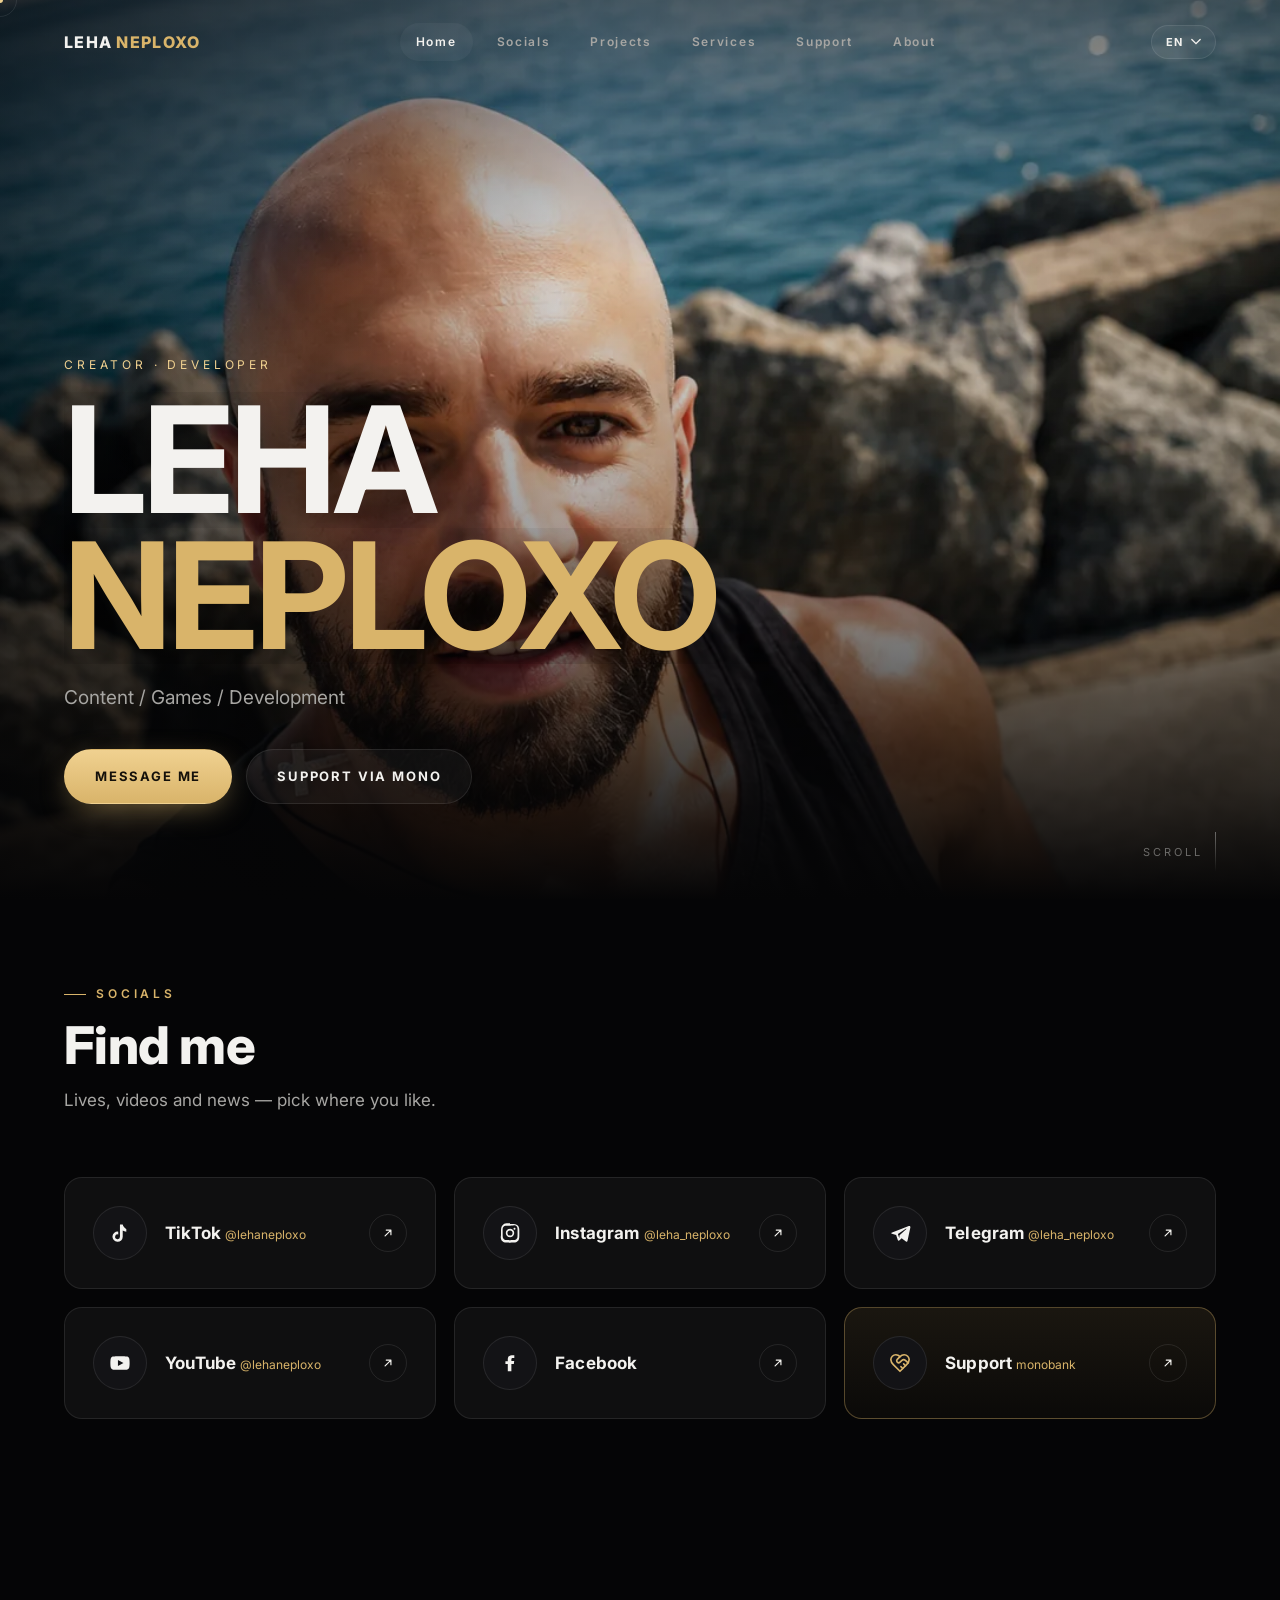
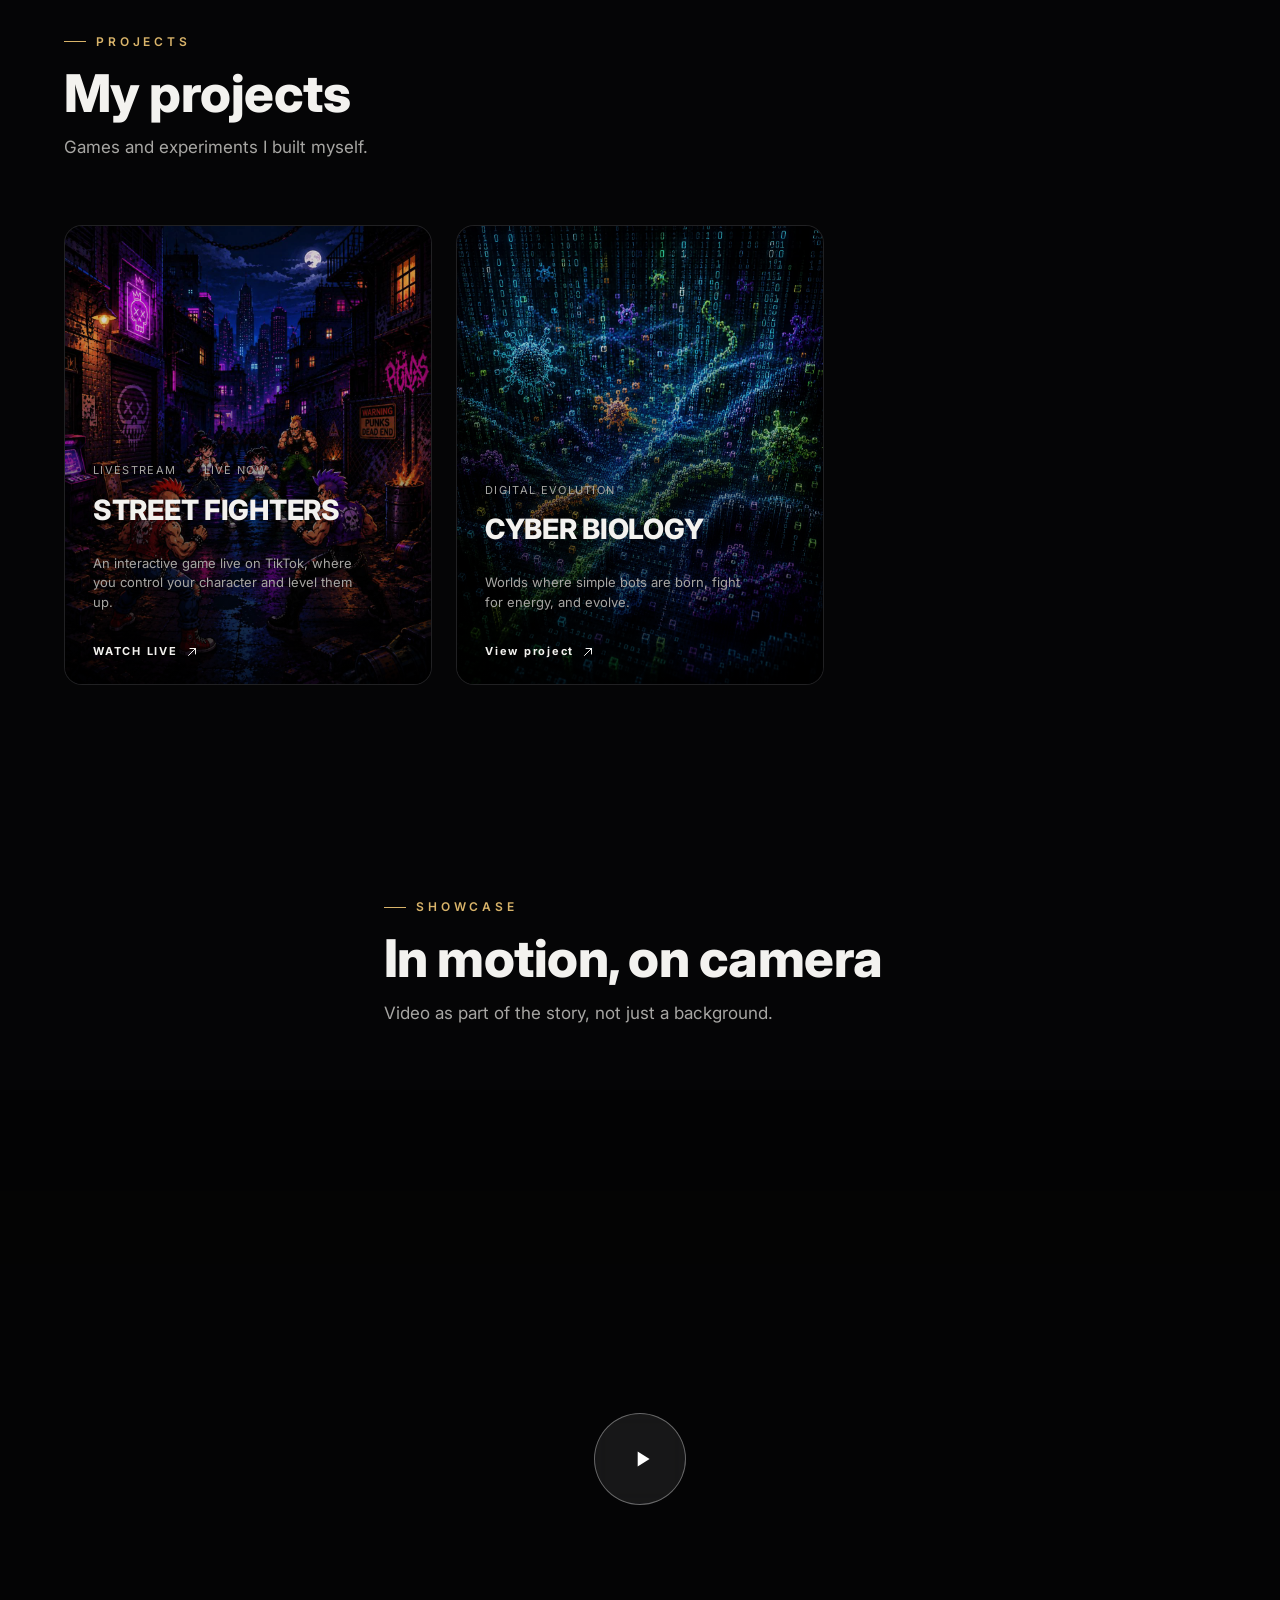
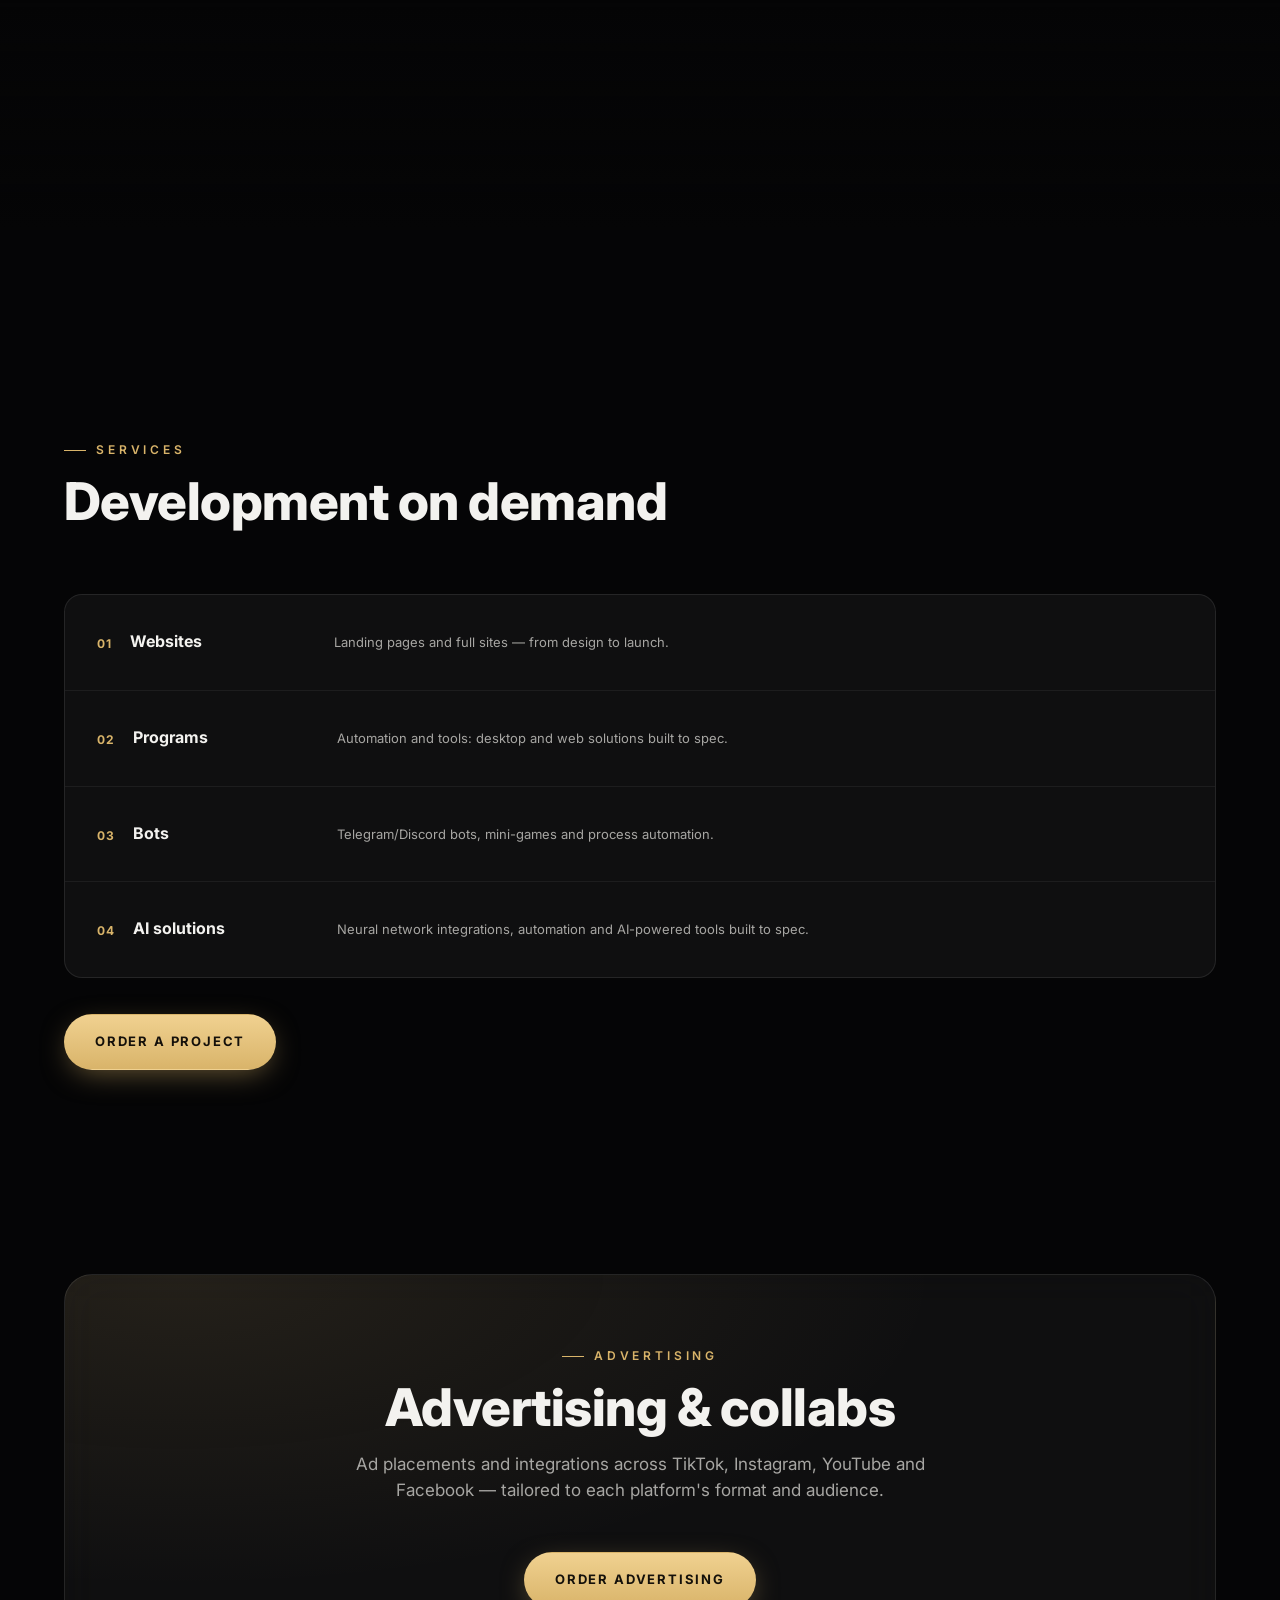
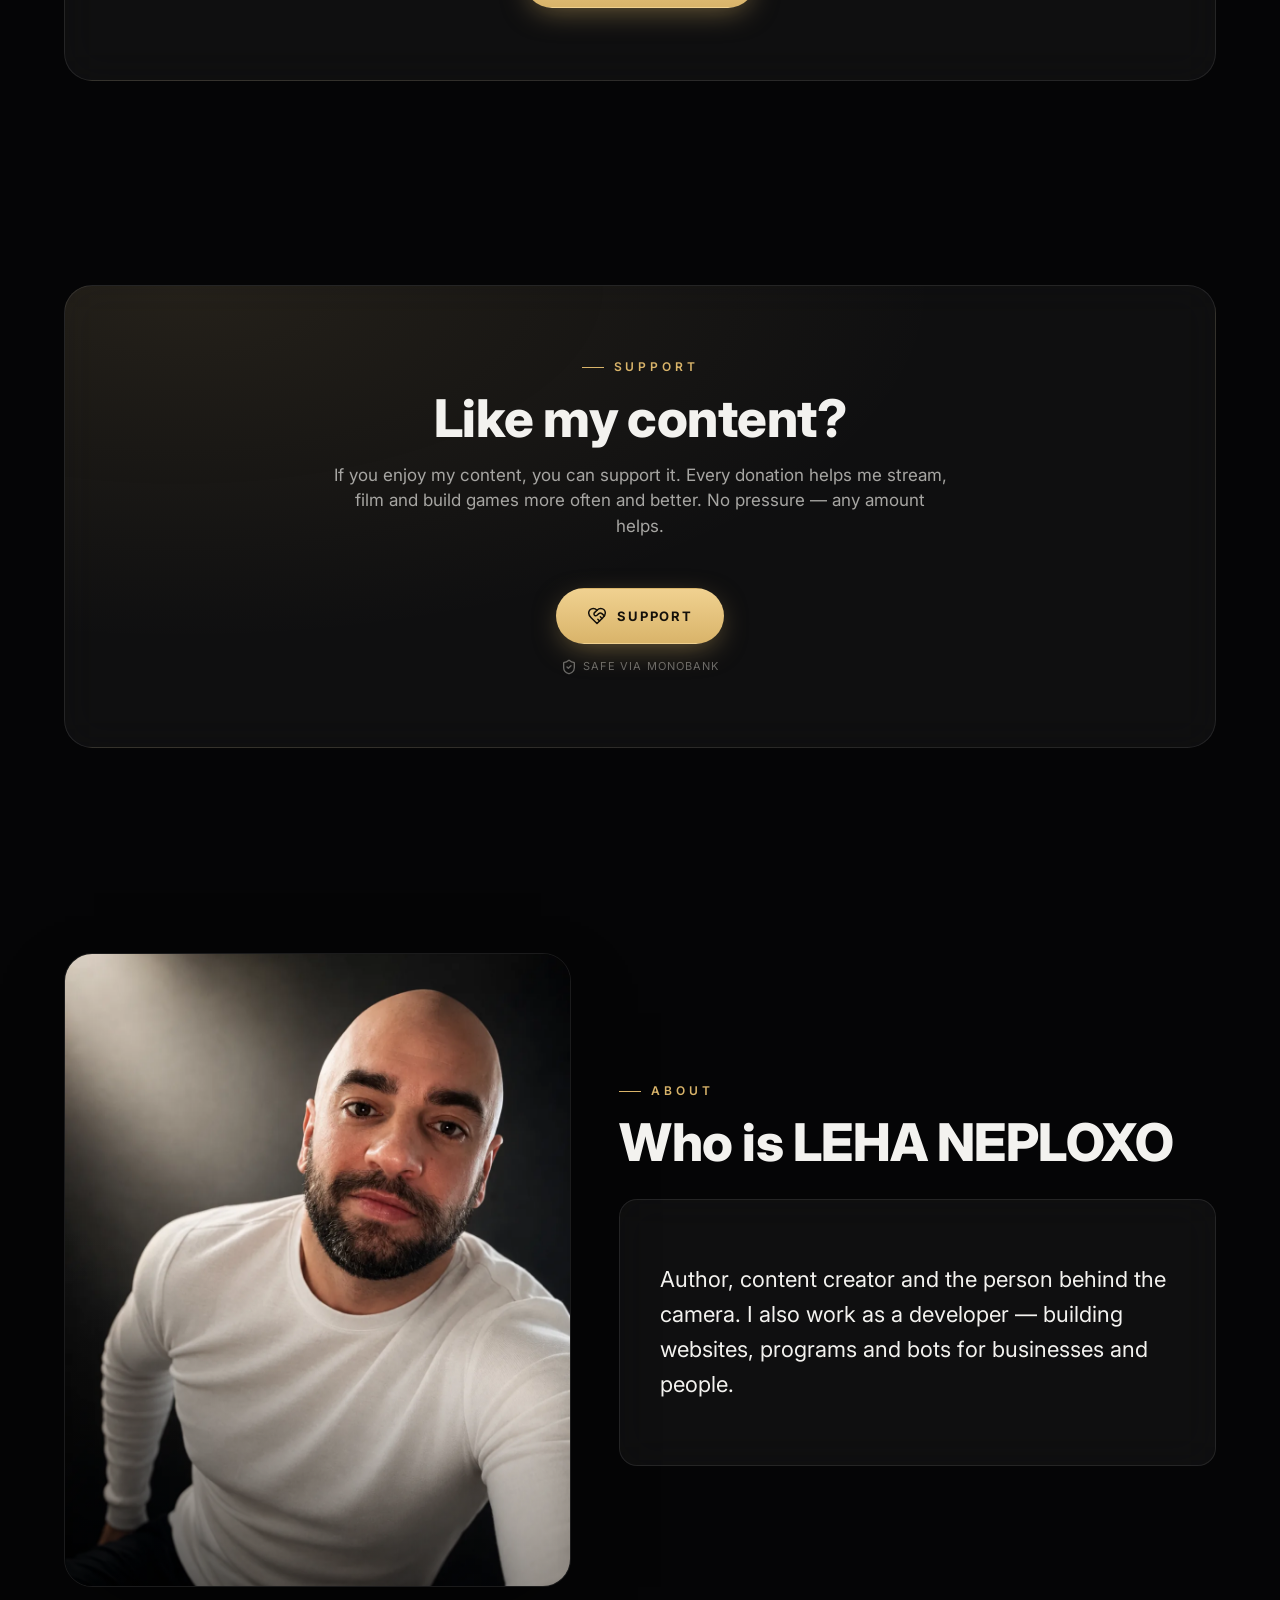
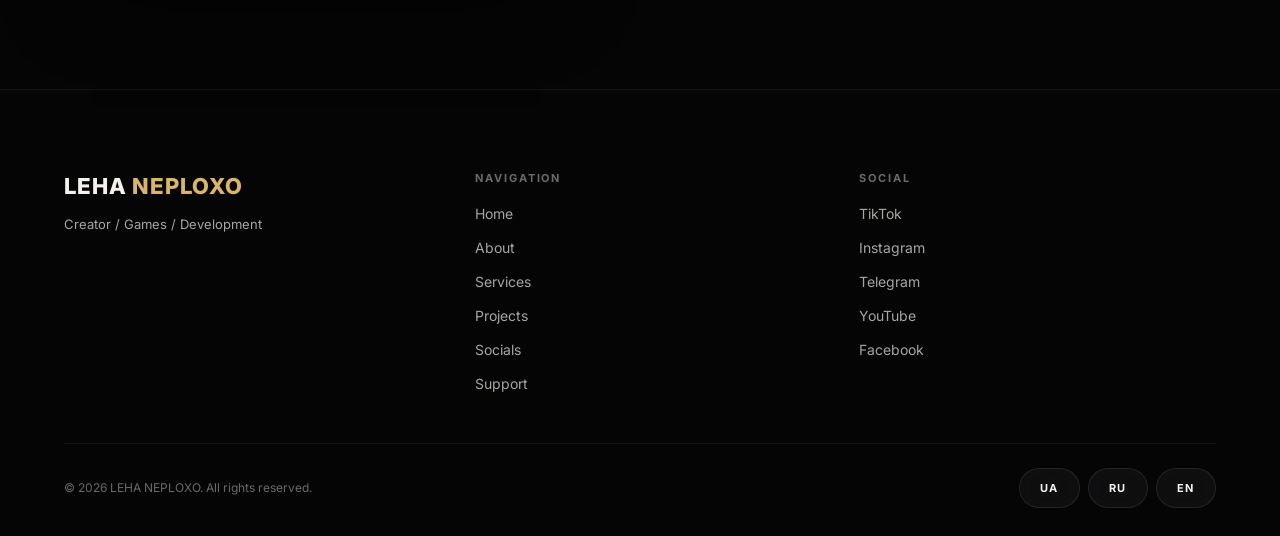
==== commit e17c9d6b: "Redesign home layout: socials first, Message me CTA, Mono support card, full i18n - Socials right un" ====
--- a/en/index.html
+++ b/en/index.html
@@ -50,7 +50,7 @@
 
 <div class="intro" aria-hidden="true">
   <div class="intro__mark">LEHA NEPLOXO</div>
-  <div class="intro__tag" data-i18n="meta.introTag">Cinematic personal brand</div>
+  <div class="intro__tag" data-i18n="meta.introTag">Personal brand</div>
 </div>
 
 <div class="page-fade" aria-hidden="true"></div>
@@ -61,12 +61,12 @@
     <a href="#home" class="nav__logo">LEHA<span> </span><span style="color:var(--accent)">NEPLOXO</span></a>
 
     <nav class="nav__links" aria-label="Primary">
-      <a href="#home" data-i18n="nav.home">HOME</a>
-      <a href="#about" data-i18n="nav.about">ABOUT</a>
-      <a href="#services" data-i18n="nav.services">SERVICES</a>
-      <a href="#projects" data-i18n="nav.projects">PROJECTS</a>
-      <a href="#socials" data-i18n="nav.socials">SOCIALS</a>
-      <a href="#support" data-i18n="nav.support">SUPPORT</a>
+      <a href="#home" data-i18n="nav.home">Home</a>
+      <a href="#socials" data-i18n="nav.socials">Socials</a>
+      <a href="#projects" data-i18n="nav.projects">Projects</a>
+      <a href="#services" data-i18n="nav.services">Services</a>
+      <a href="#support" data-i18n="nav.support">Support</a>
+      <a href="#about" data-i18n="nav.about">About</a>
     </nav>
 
     <div class="nav__right">
@@ -91,12 +91,12 @@
 <!-- MOBILE MENU -->
 <div class="mmenu" aria-hidden="true">
   <nav class="mmenu__links" aria-label="Mobile">
-    <a href="#home" data-i18n="nav.home">HOME</a>
-    <a href="#about" data-i18n="nav.about">ABOUT</a>
-    <a href="#services" data-i18n="nav.services">SERVICES</a>
-    <a href="#projects" data-i18n="nav.projects">PROJECTS</a>
-    <a href="#socials" data-i18n="nav.socials">SOCIALS</a>
-    <a href="#support" data-i18n="nav.support">SUPPORT</a>
+    <a href="#home" data-i18n="nav.home">Home</a>
+    <a href="#socials" data-i18n="nav.socials">Socials</a>
+    <a href="#projects" data-i18n="nav.projects">Projects</a>
+    <a href="#services" data-i18n="nav.services">Services</a>
+    <a href="#support" data-i18n="nav.support">Support</a>
+    <a href="#about" data-i18n="nav.about">About</a>
   </nav>
   <div class="mmenu__foot">
     <button type="button" class="btn btn--ghost btn--sm" data-lang="ua">UA</button>
@@ -117,82 +117,107 @@
       <div class="hero__scrim"></div>
     </div>
     <div class="hero__content wrap">
-      <div class="hero__kicker" data-i18n="hero.kicker">Personal creator</div>
+      <div class="hero__kicker" data-i18n="hero.kicker">Creator · Developer</div>
       <h1 class="hero__title">
         <span><b>LEHA</b></span><span><b>NEPLOXO</b></span>
       </h1>
-      <p class="hero__subtitle" data-i18n="hero.subtitle">Digital projects / Content</p>
+      <p class="hero__subtitle" data-i18n="hero.subtitle">Content / Games / Development</p>
       <div class="hero__cta">
-        <a href="#projects" class="btn btn--primary" data-i18n="hero.cta.primary">MY PROJECTS</a>
-        <a href="https://send.monobank.ua/jar/66xh9K3jV2" target="_blank" rel="noopener" class="btn btn--ghost" data-i18n="hero.cta.secondary">Support the author</a>
+        <a href="https://t.me/Alexseievitsh" target="_blank" rel="noopener" class="btn btn--primary" data-i18n="hero.cta.primary">Message me</a>
+        <a href="https://send.monobank.ua/jar/66xh9K3jV2" target="_blank" rel="noopener" class="btn btn--ghost" data-i18n="hero.cta.secondary">Support via Mono</a>
       </div>
     </div>
     <div class="hero__scroll"><span data-i18n="hero.scroll">Scroll</span><i></i></div>
   </section>
 
-  <!-- ABOUT -->
-  <section class="section" id="about">
-    <div class="wrap about__grid">
-      <div class="about__frame" data-reveal="scale">
-        <div class="about__glow" aria-hidden="true"></div>
-        <img src="../assets/img/portrait-about.webp" alt="Photo of LEHA NEPLOXO (Leha Neploxo)" data-i18n-attr="alt:about.alt" loading="lazy">
-      </div>
-      <div data-reveal style="transition-delay:120ms">
-        <div class="eyebrow" data-i18n="about.label">ABOUT</div>
-        <h2 class="section-title" data-i18n="about.title">Who is LEHA NEPLOXO</h2>
-        <div class="about__panel" style="margin-top:28px">
-          <p class="about__intro" data-i18n="about.intro">Author, content creator and the person behind the camera. I also work as a developer — building websites, programs and bots for businesses and people.</p>
-          <a class="about__note" href="#services" data-i18n="about.note">Development services ↓</a>
-        </div>
-      </div>
-    </div>
-  </section>
-
-  <!-- SERVICES -->
-  <section class="section" id="services">
+  <!-- SOCIALS -->
+  <section class="section" id="socials">
     <div class="wrap">
       <div class="section-head" data-reveal>
-        <div class="eyebrow" data-i18n="services.label">SERVICES</div>
-        <h2 class="section-title" data-i18n="services.title">Development on demand</h2>
-      </div>
-      <div class="services__list" data-reveal>
-
-        <div class="svc-row">
-          <span class="svc-row__num">01</span>
-          <div class="svc-row__body">
-            <div class="svc-row__title" data-i18n="services.card1.title">Websites</div>
-            <p class="svc-row__desc" data-i18n="services.card1.desc">Landing pages and full sites — from design to launch.</p>
-          </div>
-        </div>
-
-        <div class="svc-row">
-          <span class="svc-row__num">02</span>
-          <div class="svc-row__body">
-            <div class="svc-row__title" data-i18n="services.card2.title">Programs</div>
-            <p class="svc-row__desc" data-i18n="services.card2.desc">Automation and tools: desktop and web solutions built to spec.</p>
-          </div>
-        </div>
-
-        <div class="svc-row">
-          <span class="svc-row__num">03</span>
-          <div class="svc-row__body">
-            <div class="svc-row__title" data-i18n="services.card3.title">Bots</div>
-            <p class="svc-row__desc" data-i18n="services.card3.desc">Telegram/Discord bots, mini-games and process automation.</p>
-          </div>
-        </div>
-
-        <div class="svc-row">
-          <span class="svc-row__num">04</span>
-          <div class="svc-row__body">
-            <div class="svc-row__title" data-i18n="services.card4.title">AI solutions</div>
-            <p class="svc-row__desc" data-i18n="services.card4.desc">Neural network integrations, automation and AI-powered tools built to spec.</p>
-          </div>
-        </div>
-
-      </div>
-      <div class="services__cta" data-reveal style="transition-delay:100ms">
-        <a class="btn btn--primary" href="https://t.me/Alexseievitsh" target="_blank" rel="noopener" data-i18n="services.cta">Order a project</a>
-      </div>
+        <div class="eyebrow" data-i18n="socials.label">Socials</div>
+        <h2 class="section-title" data-i18n="socials.title">Find me</h2>
+        <p class="section-sub" data-i18n="socials.sub">Lives, videos and news — pick where you like.</p>
+      </div>
+      <div class="socials__grid">
+
+        <a class="scard" href="https://www.tiktok.com/@lehaneploxo" target="_blank" rel="noopener" data-reveal data-cursor-hover>
+          <span class="scard__icon">
+            <svg viewBox="0 0 24 24"><path d="M16.6 5.82c-.9-.78-1.5-1.9-1.63-3.13h-3.02v13.4a2.63 2.63 0 1 1-1.86-2.52V10.5a5.6 5.6 0 1 0 4.88 5.55V9.4a6.7 6.7 0 0 0 3.9 1.24V7.6a3.9 3.9 0 0 1-2.27-1.78Z"/></svg>
+          </span>
+          <span class="scard__body">
+            <span class="scard__name">TikTok</span>
+            <span class="scard__handle">@lehaneploxo</span>
+          </span>
+          <span class="scard__arrow"><svg viewBox="0 0 24 24" fill="none"><path d="M7 17L17 7M17 7H9M17 7V15" stroke="currentColor" stroke-width="2" stroke-linecap="round" stroke-linejoin="round"/></svg></span>
+        </a>
+
+        <a class="scard" href="https://www.instagram.com/leha_neploxo" target="_blank" rel="noopener" data-reveal style="transition-delay:100ms" data-cursor-hover>
+          <span class="scard__icon">
+            <svg viewBox="0 0 24 24"><path d="M12 2.2c2.7 0 3 0 4.12.06 1.1.05 1.85.23 2.5.48.68.26 1.25.62 1.82 1.19.57.57.93 1.14 1.19 1.82.25.65.43 1.4.48 2.5.06 1.12.06 1.42.06 4.12s0 3-.06 4.12c-.05 1.1-.23 1.85-.48 2.5a5.06 5.06 0 0 1-1.19 1.82 5.06 5.06 0 0 1-1.82 1.19c-.65.25-1.4.43-2.5.48-1.12.06-1.42.06-4.12.06s-3 0-4.12-.06c-1.1-.05-1.85-.23-2.5-.48a5.06 5.06 0 0 1-1.82-1.19 5.06 5.06 0 0 1-1.19-1.82c-.25-.65-.43-1.4-.48-2.5C2.2 15 2.2 14.7 2.2 12s0-3 .06-4.12c.05-1.1.23-1.85.48-2.5.26-.68.62-1.25 1.19-1.82A5.06 5.06 0 0 1 5.75 1.87c.65-.25 1.4-.43 2.5-.48C9.37 1.33 9.7 1.33 12 1.33Zm0 1.8c-2.67 0-2.98 0-4.03.06-.96.04-1.48.2-1.83.34-.46.18-.79.39-1.13.74-.35.34-.56.67-.74 1.13-.14.35-.3.87-.34 1.83C4 8.35 4 8.66 4 11.33v.34c0 2.67 0 2.98.06 4.03.04.96.2 1.48.34 1.83.18.46.39.79.74 1.13.34.35.67.56 1.13.74.35.14.87.3 1.83.34 1.05.05 1.36.06 4.03.06s2.98 0 4.03-.06c.96-.04 1.48-.2 1.83-.34.46-.18.79-.39 1.13-.74.35-.34.56-.67.74-1.13.14-.35.3-.87.34-1.83.05-1.05.06-1.36.06-4.03s0-2.98-.06-4.03c-.04-.96-.2-1.48-.34-1.83a2.9 2.9 0 0 0-.74-1.13 2.9 2.9 0 0 0-1.13-.74c-.35-.14-.87-.3-1.83-.34C14.98 4 14.67 4 12 4Zm0 3.4a4.6 4.6 0 1 1 0 9.2 4.6 4.6 0 0 1 0-9.2Zm0 1.8a2.8 2.8 0 1 0 0 5.6 2.8 2.8 0 0 0 0-5.6Zm4.8-2.9a1.08 1.08 0 1 1 0 2.15 1.08 1.08 0 0 1 0-2.15Z"/></svg>
+          </span>
+          <span class="scard__body">
+            <span class="scard__name">Instagram</span>
+            <span class="scard__handle">@leha_neploxo</span>
+          </span>
+          <span class="scard__arrow"><svg viewBox="0 0 24 24" fill="none"><path d="M7 17L17 7M17 7H9M17 7V15" stroke="currentColor" stroke-width="2" stroke-linecap="round" stroke-linejoin="round"/></svg></span>
+        </a>
+
+        <a class="scard" href="https://t.me/leha_neploxo" target="_blank" rel="noopener" data-reveal style="transition-delay:200ms" data-cursor-hover>
+          <span class="scard__icon">
+            <svg viewBox="0 0 24 24"><path d="M21.6 4.3 3.4 11.4c-1.2.5-1.2 1.2-.2 1.5l4.6 1.4 1.8 5.4c.2.6.4.8.9.8s.7-.2 1-.5l2.3-2.2 4.7 3.5c.9.5 1.5.2 1.7-.8l3.1-14.5c.3-1.3-.4-1.9-1.7-1.7Zm-2.6 3.4-7.5 6.8-.3 3.1-1.5-4.4 9-6 .3.5Z"/></svg>
+          </span>
+          <span class="scard__body">
+            <span class="scard__name">Telegram</span>
+            <span class="scard__handle">@leha_neploxo</span>
+          </span>
+          <span class="scard__arrow"><svg viewBox="0 0 24 24" fill="none"><path d="M7 17L17 7M17 7H9M17 7V15" stroke="currentColor" stroke-width="2" stroke-linecap="round" stroke-linejoin="round"/></svg></span>
+        </a>
+
+        <a class="scard" href="https://www.youtube.com/@lehaneploxo" target="_blank" rel="noopener" data-reveal style="transition-delay:300ms" data-cursor-hover>
+          <span class="scard__icon">
+            <svg viewBox="0 0 24 24"><path d="M22.5 12s0-3.35-.43-4.96a2.86 2.86 0 0 0-2-2.02C18.44 4.6 12 4.6 12 4.6s-6.44 0-8.07.42a2.86 2.86 0 0 0-2 2.02C1.5 8.65 1.5 12 1.5 12s0 3.35.43 4.96a2.86 2.86 0 0 0 2 2.02c1.63.42 8.07.42 8.07.42s6.44 0 8.07-.42a2.86 2.86 0 0 0 2-2.02c.43-1.61.43-4.96.43-4.96ZM9.75 15.4V8.6L15.8 12l-6.05 3.4Z"/></svg>
+          </span>
+          <span class="scard__body">
+            <span class="scard__name">YouTube</span>
+            <span class="scard__handle">@lehaneploxo</span>
+          </span>
+          <span class="scard__arrow"><svg viewBox="0 0 24 24" fill="none"><path d="M7 17L17 7M17 7H9M17 7V15" stroke="currentColor" stroke-width="2" stroke-linecap="round" stroke-linejoin="round"/></svg></span>
+        </a>
+
+        <a class="scard" href="https://www.facebook.com/share/1DMmjqtWmZ/?mibextid=wwXIfr" target="_blank" rel="noopener" data-reveal style="transition-delay:400ms" data-cursor-hover>
+          <span class="scard__icon">
+            <svg viewBox="0 0 24 24"><path d="M13.5 21v-8.02h2.69l.4-3.12h-3.09V7.94c0-.9.25-1.52 1.55-1.52h1.65V3.63A22 22 0 0 0 13.9 3.5c-2.55 0-4.3 1.56-4.3 4.42v2.14H7v3.12h2.6V21h3.9Z"/></svg>
+          </span>
+          <span class="scard__body">
+            <span class="scard__name">Facebook</span>
+          </span>
+          <span class="scard__arrow"><svg viewBox="0 0 24 24" fill="none"><path d="M7 17L17 7M17 7H9M17 7V15" stroke="currentColor" stroke-width="2" stroke-linecap="round" stroke-linejoin="round"/></svg></span>
+        </a>
+
+              <a class="scard scard--support" href="https://send.monobank.ua/jar/66xh9K3jV2" target="_blank" rel="noopener" data-reveal style="transition-delay:500ms" data-cursor-hover>
+          <span class="scard__icon">
+            <svg viewBox="0 0 24 24" style="fill:none;stroke:currentColor;stroke-width:1.8;stroke-linecap:round;stroke-linejoin:round"><path d="M19 14c1.49-1.46 3-3.21 3-5.5A5.5 5.5 0 0 0 16.5 3c-1.76 0-3 .5-4.5 2-1.5-1.5-2.74-2-4.5-2A5.5 5.5 0 0 0 2 8.5c0 2.3 1.5 4.05 3 5.5l7 7Z"/><path d="M12 5 9.04 7.96a2.17 2.17 0 0 0 0 3.08c.82.82 2.13.85 3 .07l2.07-1.9a2.82 2.82 0 0 1 3.79 0l2.96 2.66"/><path d="m18 15-2-2"/><path d="m15 18-2-2"/></svg>
+          </span>
+          <span class="scard__body">
+            <span class="scard__name" data-i18n="socials.support.name">Support</span>
+            <span class="scard__handle">monobank</span>
+          </span>
+          <span class="scard__arrow"><svg viewBox="0 0 24 24" fill="none"><path d="M7 17L17 7M17 7H9M17 7V15" stroke="currentColor" stroke-width="2" stroke-linecap="round" stroke-linejoin="round"/></svg></span>
+        </a>
+
+      </div>
+    </div>
+  </section>
+
+  <!-- PROJECTS -->
+  <section class="section" id="projects">
+    <div class="wrap">
+      <div class="section-head" data-reveal>
+        <div class="eyebrow" data-i18n="projects.label">Projects</div>
+        <h2 class="section-title" data-i18n="projects.title">My projects</h2>
+        <p class="section-sub" data-i18n="projects.sub">Games and experiments I built myself.</p>
+      </div>
+      <div class="projects__grid" data-projects-grid></div>
     </div>
   </section>
 
@@ -214,82 +239,50 @@
     </div>
   </section>
 
-  <!-- PROJECTS -->
-  <section class="section" id="projects">
+  <!-- SERVICES -->
+  <section class="section" id="services">
     <div class="wrap">
       <div class="section-head" data-reveal>
-        <div class="eyebrow" data-i18n="projects.label">PORTFOLIO</div>
-        <h2 class="section-title" data-i18n="projects.title">MY PROJECTS</h2>
-        <p class="section-sub" data-i18n="projects.sub">Portfolio of finished and ongoing projects.</p>
-      </div>
-      <div class="projects__grid" data-projects-grid></div>
-    </div>
-  </section>
-
-  <!-- SOCIALS -->
-  <section class="section" id="socials">
-    <div class="wrap">
-      <div class="section-head" data-reveal>
-        <div class="eyebrow" data-i18n="socials.label">FOLLOW ME</div>
-        <h2 class="section-title" data-i18n="socials.title">Social media</h2>
-        <p class="section-sub" data-i18n="socials.sub">Official LEHA NEPLOXO accounts.</p>
-      </div>
-      <div class="socials__grid">
-
-        <a class="scard" href="https://www.tiktok.com/@lehaneploxo" target="_blank" rel="noopener" data-reveal data-cursor-hover>
-          <span class="scard__icon">
-            <svg viewBox="0 0 24 24"><path d="M16.6 5.82c-.9-.78-1.5-1.9-1.63-3.13h-3.02v13.4a2.63 2.63 0 1 1-1.86-2.52V10.5a5.6 5.6 0 1 0 4.88 5.55V9.4a6.7 6.7 0 0 0 3.9 1.24V7.6a3.9 3.9 0 0 1-2.27-1.78Z"/></svg>
-          </span>
-          <span class="scard__body">
-            <span class="scard__name">TikTok</span>
-            <span class="scard__handle">@lehaneploxo</span>
-          </span>
-          <span class="scard__arrow"><svg viewBox="0 0 24 24" fill="none"><path d="M7 17L17 7M17 7H9M17 7V15" stroke="currentColor" stroke-width="2" stroke-linecap="round" stroke-linejoin="round"/></svg></span>
-        </a>
-
-        <a class="scard" href="https://www.instagram.com/leha_neploxo" target="_blank" rel="noopener" data-reveal style="transition-delay:100ms" data-cursor-hover>
-          <span class="scard__icon">
-            <svg viewBox="0 0 24 24"><path d="M12 2.2c2.7 0 3 0 4.12.06 1.1.05 1.85.23 2.5.48.68.26 1.25.62 1.82 1.19.57.57.93 1.14 1.19 1.82.25.65.43 1.4.48 2.5.06 1.12.06 1.42.06 4.12s0 3-.06 4.12c-.05 1.1-.23 1.85-.48 2.5a5.06 5.06 0 0 1-1.19 1.82 5.06 5.06 0 0 1-1.82 1.19c-.65.25-1.4.43-2.5.48-1.12.06-1.42.06-4.12.06s-3 0-4.12-.06c-1.1-.05-1.85-.23-2.5-.48a5.06 5.06 0 0 1-1.82-1.19 5.06 5.06 0 0 1-1.19-1.82c-.25-.65-.43-1.4-.48-2.5C2.2 15 2.2 14.7 2.2 12s0-3 .06-4.12c.05-1.1.23-1.85.48-2.5.26-.68.62-1.25 1.19-1.82A5.06 5.06 0 0 1 5.75 1.87c.65-.25 1.4-.43 2.5-.48C9.37 1.33 9.7 1.33 12 1.33Zm0 1.8c-2.67 0-2.98 0-4.03.06-.96.04-1.48.2-1.83.34-.46.18-.79.39-1.13.74-.35.34-.56.67-.74 1.13-.14.35-.3.87-.34 1.83C4 8.35 4 8.66 4 11.33v.34c0 2.67 0 2.98.06 4.03.04.96.2 1.48.34 1.83.18.46.39.79.74 1.13.34.35.67.56 1.13.74.35.14.87.3 1.83.34 1.05.05 1.36.06 4.03.06s2.98 0 4.03-.06c.96-.04 1.48-.2 1.83-.34.46-.18.79-.39 1.13-.74.35-.34.56-.67.74-1.13.14-.35.3-.87.34-1.83.05-1.05.06-1.36.06-4.03s0-2.98-.06-4.03c-.04-.96-.2-1.48-.34-1.83a2.9 2.9 0 0 0-.74-1.13 2.9 2.9 0 0 0-1.13-.74c-.35-.14-.87-.3-1.83-.34C14.98 4 14.67 4 12 4Zm0 3.4a4.6 4.6 0 1 1 0 9.2 4.6 4.6 0 0 1 0-9.2Zm0 1.8a2.8 2.8 0 1 0 0 5.6 2.8 2.8 0 0 0 0-5.6Zm4.8-2.9a1.08 1.08 0 1 1 0 2.15 1.08 1.08 0 0 1 0-2.15Z"/></svg>
-          </span>
-          <span class="scard__body">
-            <span class="scard__name">Instagram</span>
-            <span class="scard__handle">@leha_neploxo</span>
-          </span>
-          <span class="scard__arrow"><svg viewBox="0 0 24 24" fill="none"><path d="M7 17L17 7M17 7H9M17 7V15" stroke="currentColor" stroke-width="2" stroke-linecap="round" stroke-linejoin="round"/></svg></span>
-        </a>
-
-        <a class="scard" href="https://t.me/leha_neploxo" target="_blank" rel="noopener" data-reveal style="transition-delay:200ms" data-cursor-hover>
-          <span class="scard__icon">
-            <svg viewBox="0 0 24 24"><path d="M21.6 4.3 3.4 11.4c-1.2.5-1.2 1.2-.2 1.5l4.6 1.4 1.8 5.4c.2.6.4.8.9.8s.7-.2 1-.5l2.3-2.2 4.7 3.5c.9.5 1.5.2 1.7-.8l3.1-14.5c.3-1.3-.4-1.9-1.7-1.7Zm-2.6 3.4-7.5 6.8-.3 3.1-1.5-4.4 9-6 .3.5Z"/></svg>
-          </span>
-          <span class="scard__body">
-            <span class="scard__name">Telegram</span>
-            <span class="scard__handle">@leha_neploxo</span>
-          </span>
-          <span class="scard__arrow"><svg viewBox="0 0 24 24" fill="none"><path d="M7 17L17 7M17 7H9M17 7V15" stroke="currentColor" stroke-width="2" stroke-linecap="round" stroke-linejoin="round"/></svg></span>
-        </a>
-
-        <a class="scard" href="https://www.youtube.com/@lehaneploxo" target="_blank" rel="noopener" data-reveal style="transition-delay:300ms" data-cursor-hover>
-          <span class="scard__icon">
-            <svg viewBox="0 0 24 24"><path d="M22.5 12s0-3.35-.43-4.96a2.86 2.86 0 0 0-2-2.02C18.44 4.6 12 4.6 12 4.6s-6.44 0-8.07.42a2.86 2.86 0 0 0-2 2.02C1.5 8.65 1.5 12 1.5 12s0 3.35.43 4.96a2.86 2.86 0 0 0 2 2.02c1.63.42 8.07.42 8.07.42s6.44 0 8.07-.42a2.86 2.86 0 0 0 2-2.02c.43-1.61.43-4.96.43-4.96ZM9.75 15.4V8.6L15.8 12l-6.05 3.4Z"/></svg>
-          </span>
-          <span class="scard__body">
-            <span class="scard__name">YouTube</span>
-            <span class="scard__handle">@lehaneploxo</span>
-          </span>
-          <span class="scard__arrow"><svg viewBox="0 0 24 24" fill="none"><path d="M7 17L17 7M17 7H9M17 7V15" stroke="currentColor" stroke-width="2" stroke-linecap="round" stroke-linejoin="round"/></svg></span>
-        </a>
-
-        <a class="scard" href="https://www.facebook.com/share/1DMmjqtWmZ/?mibextid=wwXIfr" target="_blank" rel="noopener" data-reveal style="transition-delay:400ms" data-cursor-hover>
-          <span class="scard__icon">
-            <svg viewBox="0 0 24 24"><path d="M13.5 21v-8.02h2.69l.4-3.12h-3.09V7.94c0-.9.25-1.52 1.55-1.52h1.65V3.63A22 22 0 0 0 13.9 3.5c-2.55 0-4.3 1.56-4.3 4.42v2.14H7v3.12h2.6V21h3.9Z"/></svg>
-          </span>
-          <span class="scard__body">
-            <span class="scard__name">Facebook</span>
-          </span>
-          <span class="scard__arrow"><svg viewBox="0 0 24 24" fill="none"><path d="M7 17L17 7M17 7H9M17 7V15" stroke="currentColor" stroke-width="2" stroke-linecap="round" stroke-linejoin="round"/></svg></span>
-        </a>
-
+        <div class="eyebrow" data-i18n="services.label">Services</div>
+        <h2 class="section-title" data-i18n="services.title">Development on demand</h2>
+      </div>
+      <div class="services__list" data-reveal>
+
+        <div class="svc-row">
+          <span class="svc-row__num">01</span>
+          <div class="svc-row__body">
+            <div class="svc-row__title" data-i18n="services.card1.title">Websites</div>
+            <p class="svc-row__desc" data-i18n="services.card1.desc">Landing pages and full sites — from design to launch.</p>
+          </div>
+        </div>
+
+        <div class="svc-row">
+          <span class="svc-row__num">02</span>
+          <div class="svc-row__body">
+            <div class="svc-row__title" data-i18n="services.card2.title">Programs</div>
+            <p class="svc-row__desc" data-i18n="services.card2.desc">Automation and tools: desktop and web solutions built to spec.</p>
+          </div>
+        </div>
+
+        <div class="svc-row">
+          <span class="svc-row__num">03</span>
+          <div class="svc-row__body">
+            <div class="svc-row__title" data-i18n="services.card3.title">Bots</div>
+            <p class="svc-row__desc" data-i18n="services.card3.desc">Telegram/Discord bots, mini-games and process automation.</p>
+          </div>
+        </div>
+
+        <div class="svc-row">
+          <span class="svc-row__num">04</span>
+          <div class="svc-row__body">
+            <div class="svc-row__title" data-i18n="services.card4.title">AI solutions</div>
+            <p class="svc-row__desc" data-i18n="services.card4.desc">Neural network integrations, automation and AI-powered tools built to spec.</p>
+          </div>
+        </div>
+
+      </div>
+      <div class="services__cta" data-reveal style="transition-delay:100ms">
+        <a class="btn btn--primary" href="https://t.me/Alexseievitsh" target="_blank" rel="noopener" data-i18n="services.cta">Order a project</a>
       </div>
     </div>
   </section>
@@ -298,7 +291,7 @@
   <section class="section" id="advertising">
     <div class="wrap">
       <div class="support__panel" data-reveal="scale">
-        <div class="eyebrow" data-i18n="ads.label">ADVERTISING</div>
+        <div class="eyebrow" data-i18n="ads.label">Advertising</div>
         <h2 class="section-title" data-i18n="ads.title">Advertising &amp; collabs</h2>
         <p class="support__text" data-i18n="ads.text">Ad placements and integrations across TikTok, Instagram, YouTube and Facebook — tailored to each platform's format and audience.</p>
         <a class="btn btn--primary" style="margin-top:32px" href="https://t.me/Alexseievitsh" target="_blank" rel="noopener" data-i18n="ads.cta">Order advertising</a>
@@ -310,11 +303,28 @@
   <section class="section" id="support">
     <div class="wrap">
       <div class="support__panel" data-reveal="scale">
-        <div class="eyebrow" data-i18n="support.label">SUPPORT</div>
-        <h2 class="section-title" data-i18n="support.title">Support the project</h2>
-        <p class="support__text" data-i18n="support.text">If the content resonates, support helps create more of it.</p>
-        <a class="btn btn--primary" style="margin-top:32px" href="https://send.monobank.ua/jar/66xh9K3jV2" target="_blank" rel="noopener" data-i18n="support.cta">Support the author</a>
-        <div class="support__via" data-i18n="support.via">via Monobank</div>
+        <div class="eyebrow" data-i18n="support.label">Support</div>
+        <h2 class="section-title" data-i18n="support.title">Like my content?</h2>
+        <p class="support__text" data-i18n="support.text">If you enjoy my content, you can support it. Every donation helps me stream, film and build games more often and better. No pressure — any amount helps.</p>
+        <a class="btn btn--primary btn--heart" style="margin-top:32px" href="https://send.monobank.ua/jar/66xh9K3jV2" target="_blank" rel="noopener"><svg width="20" height="20" aria-hidden="true" viewBox="0 0 24 24" style="fill:none;stroke:currentColor;stroke-width:1.8;stroke-linecap:round;stroke-linejoin:round"><path d="M19 14c1.49-1.46 3-3.21 3-5.5A5.5 5.5 0 0 0 16.5 3c-1.76 0-3 .5-4.5 2-1.5-1.5-2.74-2-4.5-2A5.5 5.5 0 0 0 2 8.5c0 2.3 1.5 4.05 3 5.5l7 7Z"/><path d="M12 5 9.04 7.96a2.17 2.17 0 0 0 0 3.08c.82.82 2.13.85 3 .07l2.07-1.9a2.82 2.82 0 0 1 3.79 0l2.96 2.66"/><path d="m18 15-2-2"/><path d="m15 18-2-2"/></svg><span data-i18n="support.cta">Support</span></a>
+        <div class="support__via support__safe"><svg viewBox="0 0 24 24" width="16" height="16" style="fill:none;stroke:currentColor;stroke-width:2;stroke-linecap:round;stroke-linejoin:round"><path d="M20 13c0 5-3.5 7.5-7.66 8.95a1 1 0 0 1-.67-.01C7.5 20.5 4 18 4 13V6a1 1 0 0 1 1-1c2 0 4.5-1.2 6.24-2.72a1.17 1.17 0 0 1 1.52 0C14.51 3.81 17 5 19 5a1 1 0 0 1 1 1z"/><path d="m9 12 2 2 4-4"/></svg><span data-i18n="support.via">Safe via monobank</span></div>
+      </div>
+    </div>
+  </section>
+
+  <!-- ABOUT -->
+  <section class="section" id="about">
+    <div class="wrap about__grid">
+      <div class="about__frame" data-reveal="scale">
+        <div class="about__glow" aria-hidden="true"></div>
+        <img src="../assets/img/portrait-about.webp" alt="Photo of LEHA NEPLOXO (Leha Neploxo)" data-i18n-attr="alt:about.alt" loading="lazy">
+      </div>
+      <div data-reveal style="transition-delay:120ms">
+        <div class="eyebrow" data-i18n="about.label">About</div>
+        <h2 class="section-title" data-i18n="about.title">Who is LEHA NEPLOXO</h2>
+        <div class="about__panel" style="margin-top:28px">
+          <p class="about__intro" data-i18n="about.intro">Author, content creator and the person behind the camera. I also work as a developer — building websites, programs and bots for businesses and people.</p>
+        </div>
       </div>
     </div>
   </section>
@@ -327,18 +337,18 @@
     <div class="footer__top">
       <div class="footer__brand">
         <div class="footer__logo">LEHA<span> NEPLOXO</span></div>
-        <p class="footer__tag" data-i18n="footer.tagline">Personal creator / Digital projects / Content</p>
+        <p class="footer__tag" data-i18n="footer.tagline">Creator / Games / Development</p>
       </div>
       <div class="footer__cols">
         <div class="footer__col">
           <h4 data-i18n="footer.nav">Navigation</h4>
           <ul>
-            <li><a href="#home" data-i18n="nav.home">HOME</a></li>
-            <li><a href="#about" data-i18n="nav.about">ABOUT</a></li>
-            <li><a href="#services" data-i18n="nav.services">SERVICES</a></li>
-            <li><a href="#projects" data-i18n="nav.projects">PROJECTS</a></li>
-            <li><a href="#socials" data-i18n="nav.socials">SOCIALS</a></li>
-            <li><a href="#support" data-i18n="nav.support">SUPPORT</a></li>
+            <li><a href="#home" data-i18n="nav.home">Home</a></li>
+            <li><a href="#about" data-i18n="nav.about">About</a></li>
+            <li><a href="#services" data-i18n="nav.services">Services</a></li>
+            <li><a href="#projects" data-i18n="nav.projects">Projects</a></li>
+            <li><a href="#socials" data-i18n="nav.socials">Socials</a></li>
+            <li><a href="#support" data-i18n="nav.support">Support</a></li>
           </ul>
         </div>
         <div class="footer__col">
--- a/css/style.css
+++ b/css/style.css
@@ -1003,3 +1003,16 @@
   .nav__logo { font-size: 14px; }
   .lang-switch__btn svg { display: none; }
 }
+
+/* ==========================================================================
+   v2 layout (2026-11)
+   ========================================================================== */
+  /* 2026-11 layout: socials right under the hero, tighter sections, Mono support card */
+  .section { padding-block: clamp(52px, 8vw, 120px); }
+  #socials { padding-top: clamp(40px, 6vw, 90px); }
+  .scard--support { border-color: var(--accent-dim); background: linear-gradient(180deg, rgba(217,180,106,.10), rgba(217,180,106,.03)); }
+  .scard__icon svg[style] { fill: none; }
+  .scard--support .scard__icon { color: var(--accent); }
+  .btn--heart { display: inline-flex; align-items: center; gap: 10px; }
+  .support__safe { display: inline-flex; align-items: center; gap: 6px; }
+  @media (min-width: 900px) { .socials__grid { grid-template-columns: repeat(3, 1fr); } }
